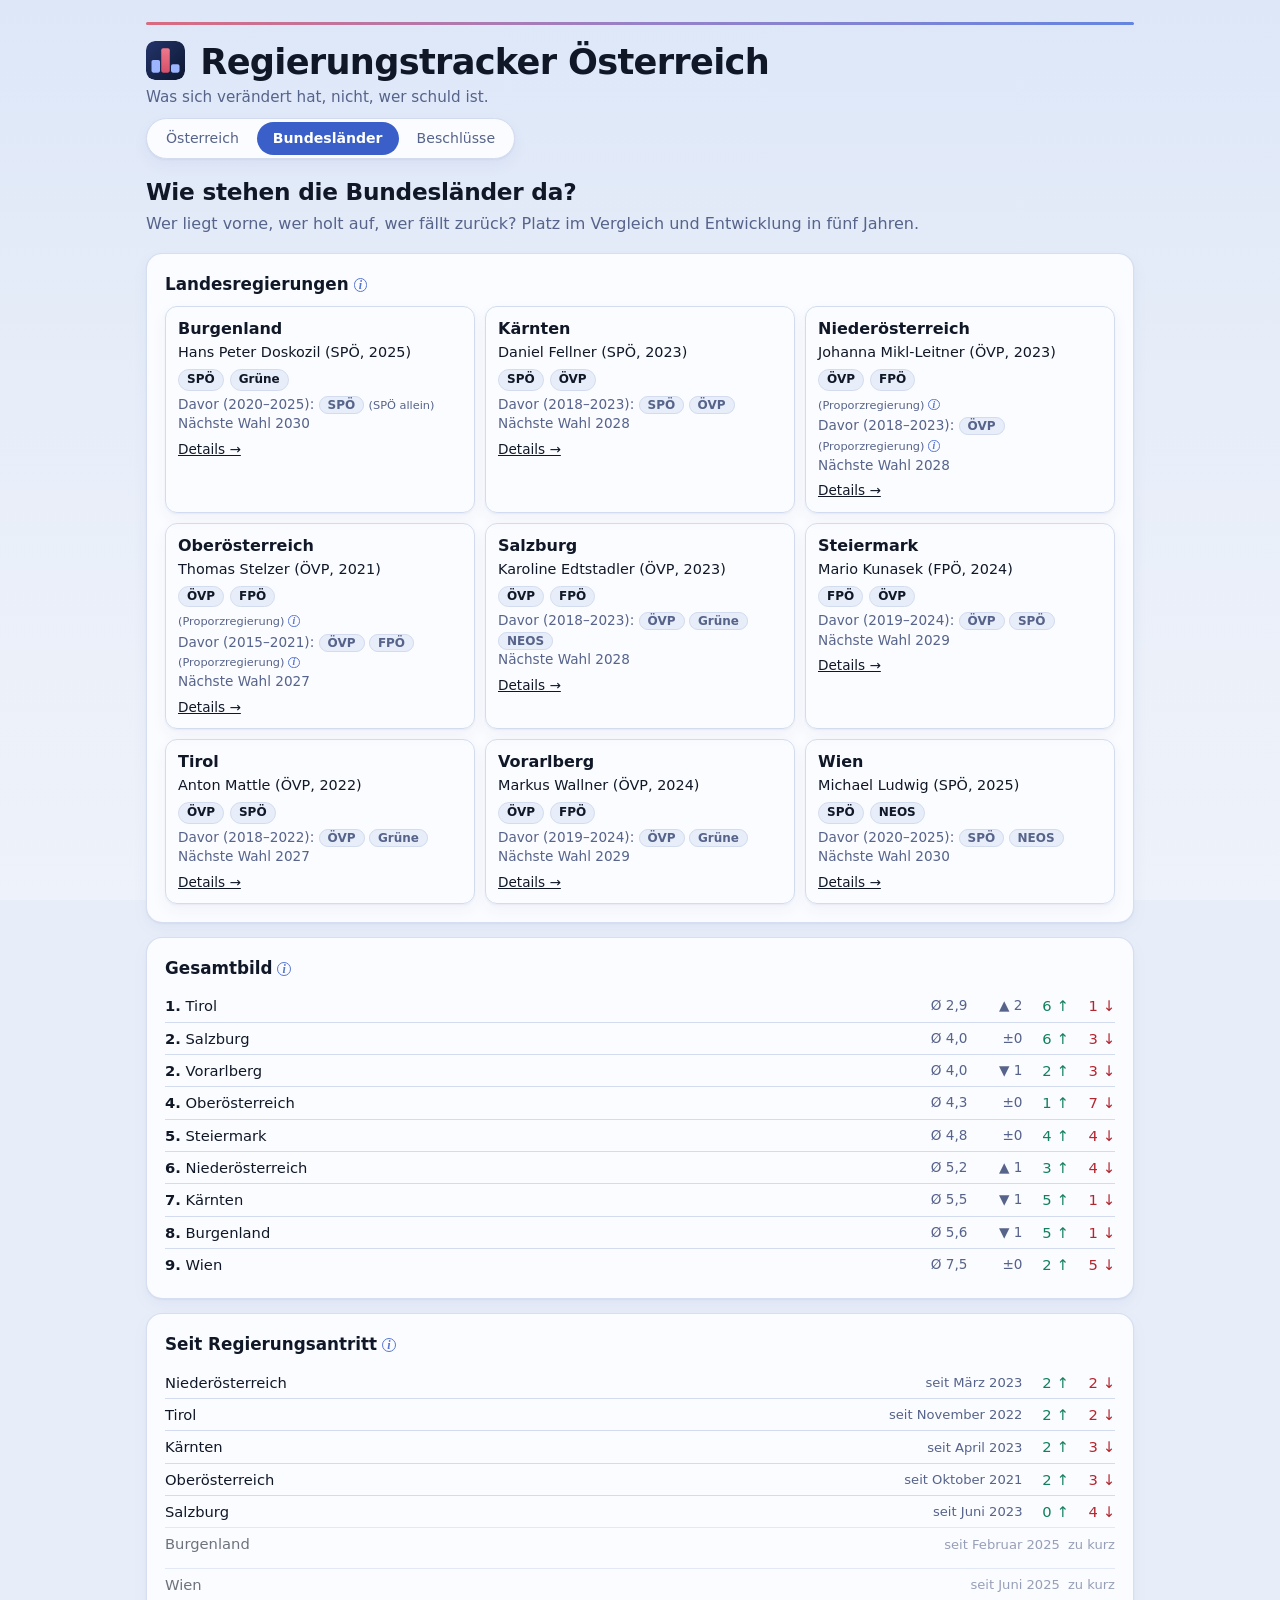
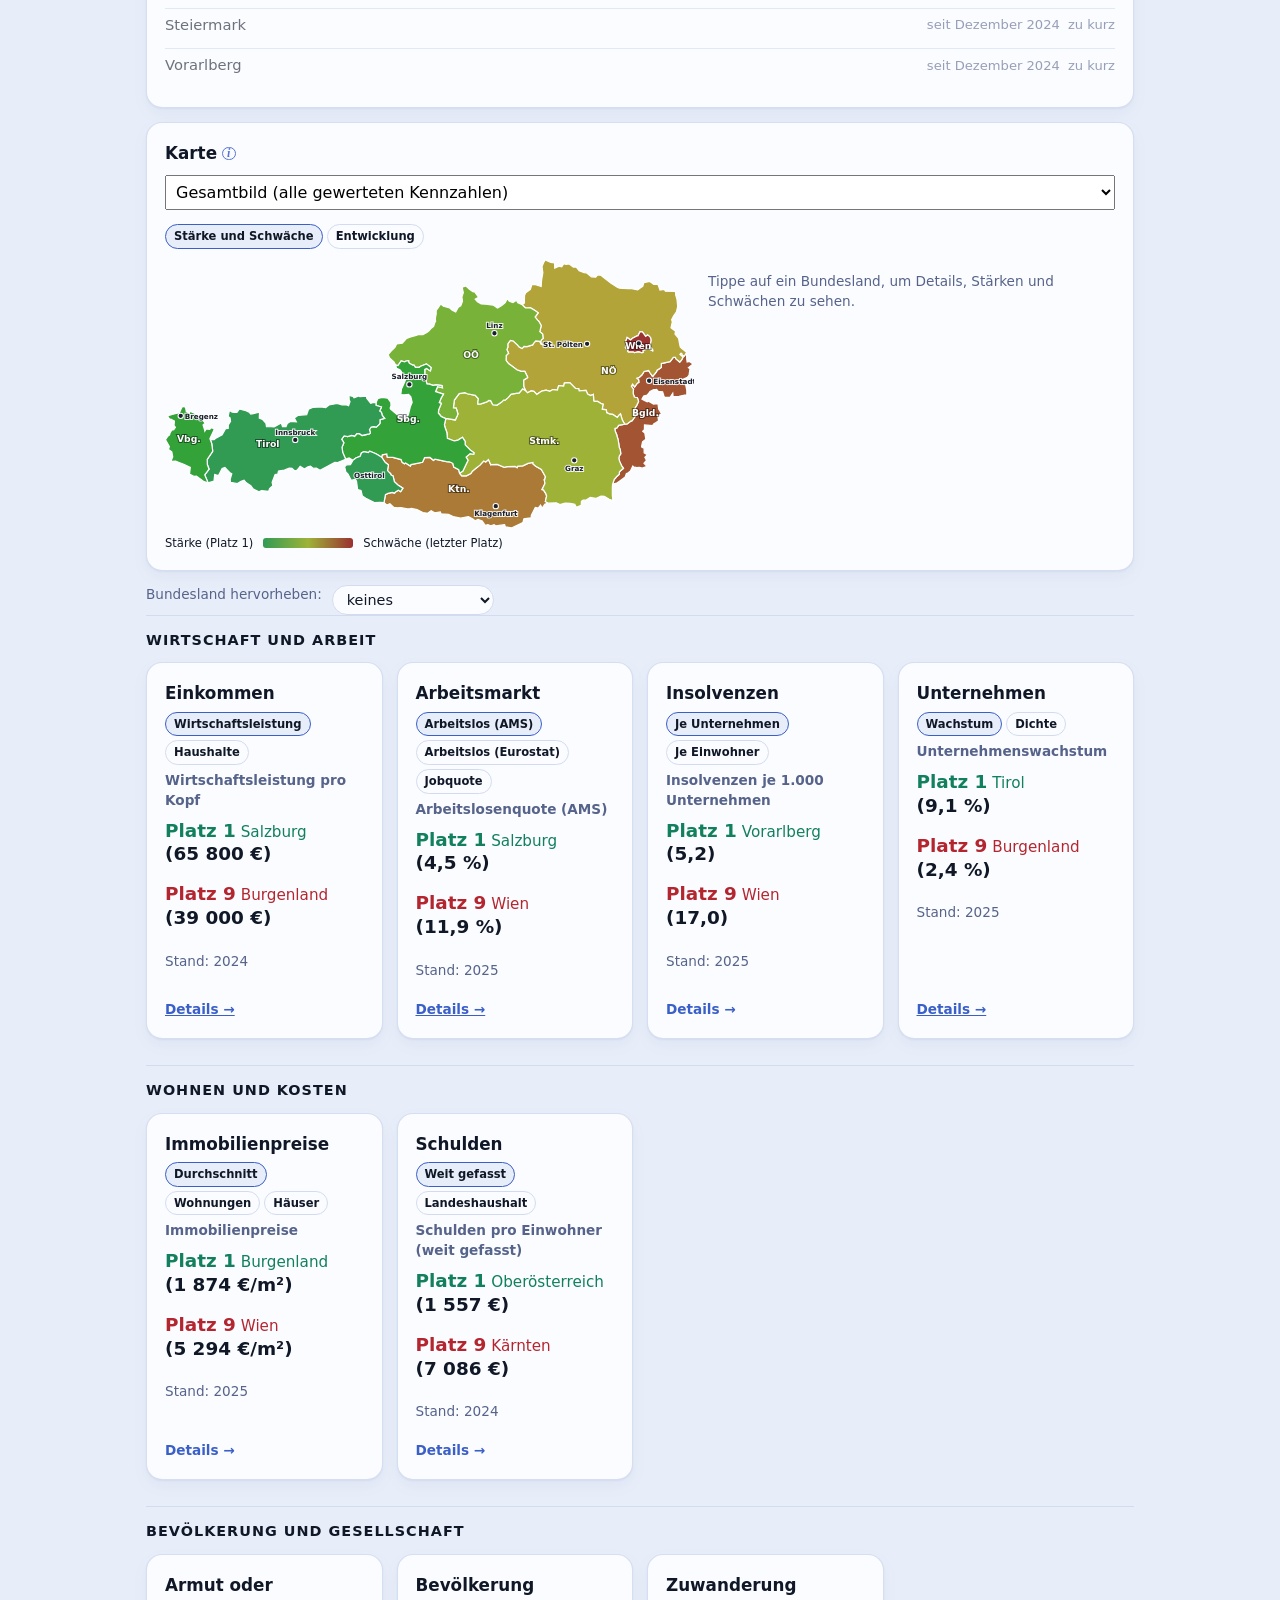
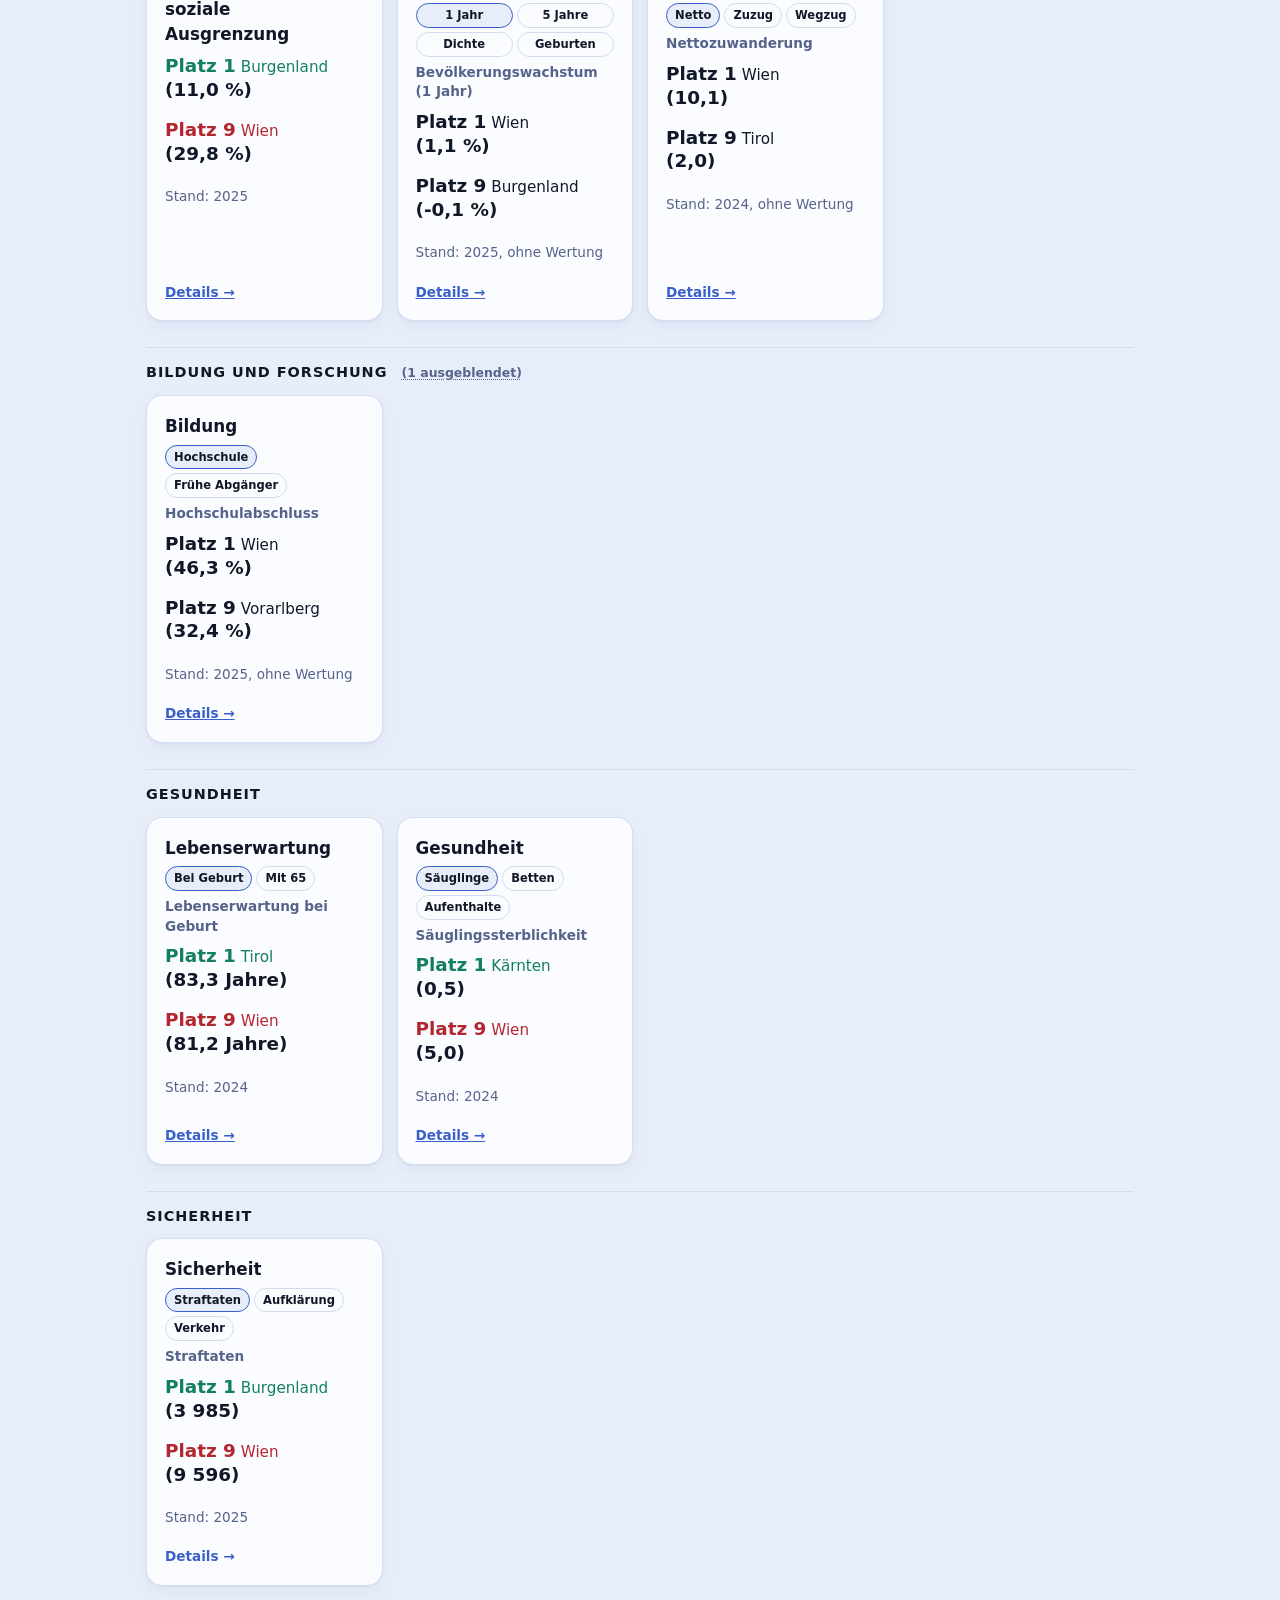
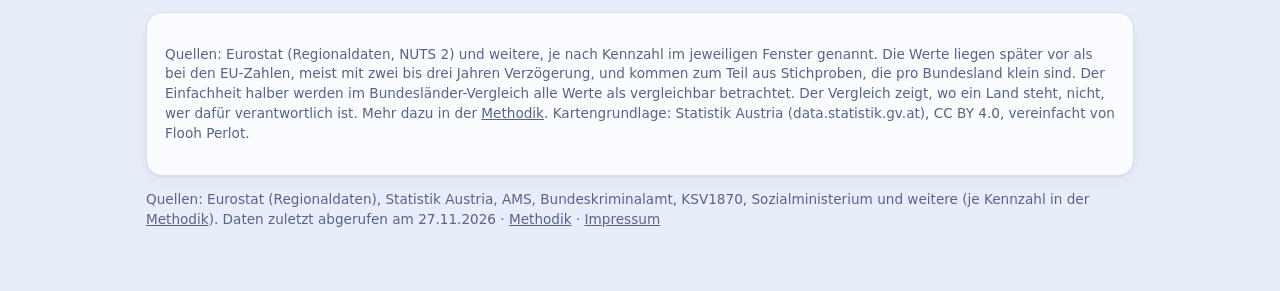
==== docs/bundeslaender.html @ 97a9c596 "Betrugsdelikte umbenannt; neue Kennzahlen Korruption, Bestechung, Geldwäsche (Eurostat crim_off_cat)" ====
<!DOCTYPE html>
<html lang="de">
<head>
<meta charset="utf-8">
<meta name="viewport" content="width=device-width, initial-scale=1">
<meta name="color-scheme" content="light dark">
<meta name="robots" content="noindex, nofollow">
<title>Bundesländer | Regierungstracker Österreich</title>
<meta name="description" content="Die neun Bundesländer im Vergleich: Wirtschaft, Arbeit, Bevölkerung, Bildung und Gesundheit, mit Landesregierungen und Entwicklung über fünf Jahre.">
<link rel="icon" href="favicon.svg" type="image/svg+xml">
<link rel="icon" href="favicon-48.png" sizes="48x48" type="image/png">
<link rel="icon" href="favicon-192.png" sizes="192x192" type="image/png">
<link rel="apple-touch-icon" href="apple-touch-icon.png">
<meta property="og:type" content="website">
<meta property="og:title" content="Regierungstracker Österreich: Bundesländer">
<meta property="og:description" content="Was sich verändert hat, nicht, wer schuld ist. Die neun Bundesländer im Vergleich.">
<meta property="og:image" content="https://thorusmaximus.github.io/oesterreich-eu-vergleich/vorschau.png">
<meta name="twitter:card" content="summary_large_image">
<link rel="stylesheet" href="style.css?v=3ec7bb34">
</head>
<body>
<main>
<div class="band" aria-hidden="true"></div>
<header class="kopf">
<div class="tit"><h1><a class="home" href="index.html" aria-label="Zur Startseite"><img class="logo" src="favicon.svg" alt="" width="34" height="34"> Regierungstracker Österreich</a></h1>
<p class="claim">Was sich verändert hat, nicht, wer schuld ist.</p></div>
<div class="tabs seiten seg" role="tablist"><a role="tab" aria-selected="false" href="index.html">Österreich</a><a role="tab" aria-selected="true" class="on" href="bundeslaender.html">Bundesländer</a><a role="tab" aria-selected="false" href="massnahmen.html">Beschlüsse</a></div>
</header>
<p class="frage">Wie stehen die Bundesländer da?</p>
<p class="sub">Wer liegt vorne, wer holt auf, wer fällt zurück? Platz im Vergleich und Entwicklung in fünf Jahren.</p>
<div id="app"><p>Lade Daten …</p></div>
</main>
<script src="bl-daten.js"></script>
<script src="bl-karte.js"></script>
<script>window.DATEN = { beispiel: !!(window.BL && window.BL.beispiel), quelle: "Eurostat", quellen: "Eurostat (Regionaldaten), Statistik Austria, AMS, Bundeskriminalamt, KSV1870, Sozialministerium und weitere", aktualisiert: (window.BL && window.BL.aktualisiert) || new Date().toISOString().slice(0,10) };</script>
<script src="common.js?v=3834c5d5"></script>
<script src="bl-common.js?v=9871dcfe"></script>
<script src="bl-karte-ui.js"></script>
<script>
// Ganze Landesregierungs-Kachel öffnet die Detailseite (außer Parteien, ⓘ und Links)
document.addEventListener("click",function(e){ var z=e.target.closest(".regz"); if(!z||e.target.closest("a,button,.info,.ppi,.pt,.popover")) return; var l=z.querySelector("a[href^='land.html']"); if(l) location.href=l.getAttribute("href"); });
var app = document.getElementById("app"), B = window.BL, hl = new URLSearchParams(location.search).get("hl") || "";
var PROPORZ = 'Proporz: Alle Parteien im Landtag ab einer bestimmten Stärke bekommen automatisch Sitze in der Landesregierung, im Verhältnis zu ihrem Wahlergebnis. Es wird keine Koalition verhandelt. In Niederösterreich und Oberösterreich gilt das bis heute, die übrigen Länder haben es abgeschafft.';
function regierungen(){
  var L = B.laender.slice().sort(function(a,b){ return a.name.localeCompare(b.name,"de"); });
  var h = '<div class="card"><h2>Landesregierungen'+infoIcon("Wer in den Bundesländern regiert, mit Landeshauptperson und Koalition, darunter die Koalition der Regierungsperiode davor. Die Jahreszahl hinter der Partei ist das Jahr der letzten Landtagswahl. Stand: "+datum(B.regierungenStand)+". Ein Tipp auf eine Partei zeigt eine Kurzbeschreibung, ein Tipp auf „Details“ die Seite des Landes. Das ist reine Information und fließt nicht in die Rangfolge ein.")+'</h2><div class="reg">';
  h += L.map(function(l){ var r = l.regierung;
    return '<div class="regz"><div class="regn"><a href="land.html?code='+l.code+'">'+l.name+'</a></div><div class="regl">'+r.chef+' ('+r.partei+', '+r.wahl+')</div><div class="regk">'+r.koalition.map(pille).join(" ")+'</div>'+(r.hinweis?'<div class="note regv"><small>(Proporzregierung)</small>'+infoIcon(PROPORZ+' Hier: '+r.hinweis)+'</div>':'')+(r.vorher?'<div class="note regv">Davor ('+r.vorher.zeit+'): '+r.vorher.koalition.map(pille).join(" ")+(r.vorher.hinweis?(/Proporz/.test(r.vorher.hinweis)?' <small>(Proporzregierung)</small>'+infoIcon(PROPORZ+' Hier: '+r.vorher.hinweis):' <small>('+r.vorher.hinweis+')</small>'):'')+'</div>':'')+'<div class="note">Nächste Wahl '+r.naechsteWahl+'</div><a class="more regmore" href="land.html?code='+l.code+'">Details →</a></div>';
  }).join("");
  return h + '</div></div>';
}
function gesamt(){
  var n = B.bilanz.length ? B.bilanz[0].n : 0;
  var h = '<div class="card"><h2>Gesamtbild'+infoIcon("Ø = Durchschnitt der Plätze eines Landes über alle Kennzahlen mit Wertung (derzeit "+n+"). Ein niedriger Durchschnitt heißt: häufig weit vorne. Jede Kennzahl zählt gleich viel. Platz 1 hat den besten Durchschnitt aller Plätze. Verglichen wird, wo ein Land steht, nicht, wie es zu der Lage kam. Kennzahlen ohne Wertung (zum Beispiel Bevölkerung oder Ärzte) gehen nicht ein. Die Platzveränderung (▲ besser, ▼ schlechter) vergleicht mit dem Gesamtbild vor fünf Jahren, berechnet aus den damaligen Plätzen derselben Kennzahlen. Die Zahlen rechts zählen, bei wie vielen Kennzahlen sich das Land in den letzten fünf Jahren verbessert (↑) oder verschlechtert (↓) hat.")+'</h2>';
  h += B.bilanz.map(function(b){ var l = B.laender.filter(function(x){return x.code===b.code})[0];
    return '<div class="gz'+(hl===b.code?" at":"")+'"><span><b>'+b.platz+'.</b> '+b.name+'</span><span class="note">Ø '+b.durchschnittsrang.toLocaleString("de-AT",{minimumFractionDigits:1,maximumFractionDigits:1})+'</span><span class="note">'+(b.platzVor!=null?(b.platzVor===b.platz?'±0':(b.platzVor>b.platz?'▲ ':'▼ ')+Math.abs(b.platzVor-b.platz)):'')+'</span><span class="good">'+b.besser+' ↑</span><span class="bad">'+b.schlechter+' ↓</span></div>';
  }).join("");
  return h + '</div>';
}
var SA_OFFEN = "";
function antritt(){ return antrittTab(B.seitAntritt, "seitantritt", "Seit Regierungsantritt", false) + antrittTab(B.seitBund, "seitbund", "Seit Regierung Stocker", true); }
function antrittTab(Q, tid, titel, bund){
  if(!Q) return "";
  if(bund && Q.filter(function(a){ return !a.zuKurz; }).length < 5) return ""; // erscheint automatisch, sobald genug Daten nach dem Antritt vorliegen
  var L = Q.slice().sort(function(a,b){ return a.zuKurz-b.zuKurz || (b.besser-b.schlechter)-(a.besser-a.schlechter); });
  var h = '<div class="card" id="'+tid+'"><h2>'+titel+(bund?' <span class="note">(vorläufig)</span>':'')+infoIcon((bund ? "Wie viele Kennzahlen sich seit dem Amtsantritt der Bundesregierung Stocker (ÖVP, SPÖ und NEOS, März 2025) in den einzelnen Bundesländern verbessert (↑) oder verschlechtert (↓) haben. Vorläufig: Es liegt erst ein Jahr nach dem Antritt vor, das ist nur ein Hinweis, weil Jahreswerte auch ohne Zutun schwanken. Das sagt nichts darüber, ob die Bundespolitik dafür verantwortlich ist. " : "Wie viele Kennzahlen sich seit Beginn der aktuellen Landesregierung (Koalition) verbessert (↑) oder verschlechtert (↓) haben. Der Wechsel der Landeshauptperson zählt nicht. ")+" Verglichen wird das neueste Jahr mit dem Bezugsjahr: bei Beginn im ersten Halbjahr das Jahr davor, bei Beginn im zweiten Halbjahr das Jahr des Beginns, weil es zum Großteil noch die Vorgängerregierung betrifft. Es müssen mindestens "+(bund?"ein Jahr":"zwei Jahre")+" dazwischen liegen und mindestens fünf Kennzahlen vorliegen, sonst steht dort „zu kurz“. Es gehen nur gewertete Kennzahlen mit Zeitreihe ein. Wirtschaftsleistung und Einkommen sind nicht dabei, weil sie nominal überall steigen. Konjunktur und Bundespolitik wirken in allen Ländern. Verglichen wird, wo ein Land steht, nicht, wie es zu der Lage kam. Tippe auf ein Land für die Einzelheiten.")+'</h2>';
  h += L.map(function(a){
    var key = tid+"|"+a.code, offen = SA_OFFEN===key && !a.zuKurz;
    var z = '<div class="gz sa'+(a.zuKurz?' kurz':'')+(hl===a.code?' at':'')+'"'+(a.zuKurz?'':' data-sa="'+key+'" tabindex="0" role="button" aria-expanded="'+offen+'"')+'><span>'+a.name+'</span><span class="note">seit '+a.koalitionSeit+'</span>'+(a.zuKurz?'<span class="note sak">zu kurz</span><span></span>':'<span class="good">'+a.besser+' ↑</span><span class="bad">'+a.schlechter+' ↓</span>')+'</div>';
    if(offen){ var lk = function(l,t){ return l.length ? l.map(function(i){ return kmLink(i,t); }).join(", ") : "keine"; };
      z += '<p class="note sad"><b>Bezugsjahr '+a.basis+', Vergleich bis '+a.bis+', '+a.n+' Kennzahlen ('+a.unveraendert+' unverändert).</b><br><b>Verbessert:</b> '+lk(a.besserListe,"gut")+'<br><b>Verschlechtert:</b> '+lk(a.schlechterListe,"schlecht")+'</p>'; }
    return z; }).join("");
  return h + '</div>';
}
function kartenListe(l){
  var out = [], gesehen = {};
  l.forEach(function(i){
    var p = paarBL(i.id), v = p ? p.ids.filter(function(id){ return l.some(function(z){return z.id===id;}); }) : [];
    if(!p || v.length<2){ out.push(tile(i)); return; }
    if(gesehen[p.titel]) return; gesehen[p.titel] = true;
    var cur = AUSWAHL[p.titel] && v.indexOf(AUSWAHL[p.titel])>=0 ? AUSWAHL[p.titel] : v[0];
    var ind = l.filter(function(z){return z.id===cur;})[0];
    var tabs = '<div class="umsch'+(v.length===4?' zwei':'')+'">'+v.map(function(id){ return '<button type="button" data-p="'+p.titel+'" data-v="'+id+'" class="'+(id===cur?'on':'')+'">'+p.labels[p.ids.indexOf(id)]+'</button>'; }).join("")+'</div>';
    out.push(tile(ind, p.titel, tabs));
  });
  return '<div class="tiles">'+out.join("")+'</div>';
}
function tile(i, kopf, tabs){
  var L = i.laender, x = hl ? L.filter(function(z){return z.code===hl;})[0] : null, a = L[0], z = L[L.length-1];
  var t = '<div class="card tile btile" id="f-'+i.id+'"><div class="t">'+(kopf||i.name)+'</div>'+(tabs?tabs+'<p class="note nm"><b>'+i.name+'</b></p>':'');
  if(x){ var fk = i.typ==='neutral' ? '' : x.rang===1 ? ' pg' : (x.rang===i.anzahl ? ' ps' : '');
    t += '<div class="r'+fk+'">Platz '+x.rang+' <small>von '+i.anzahl+'</small></div><p class="note">'+x.name+' <b>('+fw(i,x.wert)+')</b></p>';
    if(x.urteil) t += '<p class="trend '+urteilCls(x.urteil)+'"><b>'+pfeil(x.richtung)+' '+trendWort(x.urteil)+'</b> <span class="note">(seit '+(i.vorPeriode||'?')+')</span></p>';
    else if(x.richtung) t += '<p class="trend"><b>'+pfeil(x.richtung)+'</b> <span class="note">seit '+(i.vorPeriode||'?')+'</span></p>'; }
  else { var g = i.typ==='neutral' ? '' : ' pg', s = i.typ==='neutral' ? '' : ' ps'; t += '<p class="pl'+g+'"><b>Platz 1</b> <span class="ln">'+a.name+'</span><br><b>('+fw(i,a.wert)+')</b></p><p class="pl'+s+'"><b>Platz '+z.rang+'</b> <span class="ln">'+z.name+'</span><br><b>('+fw(i,z.wert)+')</b></p>'; }
  t += '<p class="note">Stand: '+periode(i.periode)+(i.typ==="neutral"?', ohne Wertung':'')+'</p>';
  return t + (i.reihe ? '<a class="more" href="bundesland.html?id='+encodeURIComponent(i.id)+(hl?'&hl='+hl:'')+'">Details →</a>' : '<button type="button" class="more bmore" data-id="'+i.id+'">Details →</button>') + '</div>';
}
function detail(id){
  var i = B.indikatoren.filter(function(z){return z.id===id;})[0]; if(!i) return;
  var o=document.createElement("div"); o.className="vover"; o.innerHTML='<div class="vbox" role="dialog" aria-modal="true"><button type="button" class="vzu" aria-label="Schließen">✕</button>'+karte(i)+'</div>';
  o.onclick=function(e){ if(e.target===o||e.target.closest(".vzu")) o.remove(); };
  document.body.appendChild(o);
}
function seite(){
  if(!B || !B.indikatoren || !B.indikatoren.length){ app.innerHTML = '<div class="card"><p>Die Bundesländer-Daten werden beim nächsten Datenabruf geladen. Bitte später wiederkommen.</p></div>' + fussnote(); return; }
  var h = (B.beispiel ? banner() : "") + regierungen() + gesamt() + antritt() + kmHtml();
  h += '<div class="leiste"><label class="note" for="hl">Bundesland hervorheben: </label><select id="hl"><option value="">keines</option>'+B.laender.map(function(l){ return '<option value="'+l.code+'"'+(hl===l.code?" selected":"")+'>'+l.name+'</option>'; }).join("")+'</select></div>';
  var versteckt = B.indikatoren.filter(function(i){ return i.ausgeblendet; });
  B.gruppen.forEach(function(g){ var l = B.indikatoren.filter(function(i){ return i.gruppe===g && !i.ausgeblendet; }), vl = versteckt.filter(function(i){ return i.gruppe===g; }); if(!l.length && !vl.length) return;
    h += '<section class="gruppe"><h2 class="gh">'+g+(vl.length?'<button type="button" class="vbtn" data-t="('+vl.length+' ausgeblendet)" aria-expanded="false" title="Diese Kacheln haben noch keine Daten ab 2024">('+vl.length+' ausgeblendet)</button>':'')+'</h2>'+(vl.length?'<div class="vtiles" hidden><p class="note vnote">Noch keine Daten ab 2024, daher normalerweise ausgeblendet. Sie erscheinen automatisch regulär, sobald neuere Daten vorliegen.</p>'+kartenListe(vl)+'</div>':'')+kartenListe(l)+'</section>'; });
  h += '<div class="card"><p class="note">Quellen: Eurostat (Regionaldaten, NUTS 2) und weitere, je nach Kennzahl im jeweiligen Fenster genannt. Die Werte liegen später vor als bei den EU-Zahlen, meist mit zwei bis drei Jahren Verzögerung, und kommen zum Teil aus Stichproben, die pro Bundesland klein sind. Der Einfachheit halber werden im Bundesländer-Vergleich alle Werte als vergleichbar betrachtet. Der Vergleich zeigt, wo ein Land steht, nicht, wer dafür verantwortlich ist. Mehr dazu in der <a href="methodik.html">Methodik</a>. Kartengrundlage: Statistik Austria (data.statistik.gv.at), CC BY 4.0, vereinfacht von Flooh Perlot.</p></div>';
  h += fussnote();
  app.innerHTML = h;
  app.onclick = function(e){ var sa = e.target.closest && e.target.closest('[data-sa]'); if(sa && !(e.target.closest('a'))){ SA_OFFEN = SA_OFFEN===sa.getAttribute('data-sa') ? '' : sa.getAttribute('data-sa'); var y0 = window.scrollY; seite(); window.scrollTo(0,y0); return; } var go0 = e.target.closest && e.target.closest('#seitantritt [data-go], #seitbund [data-go]'); if(go0){ e.preventDefault(); kmSpringe(go0.getAttribute('data-go'), go0.getAttribute('data-ton')); return; } if(e.target.closest && e.target.closest('#kmkarte')) return; var mb = e.target.closest && e.target.closest(".bmore"); if(mb){ detail(mb.getAttribute("data-id")); return; } var b = e.target.closest && e.target.closest(".umsch button"); if(!b) return; AUSWAHL[b.getAttribute("data-p")] = b.getAttribute("data-v"); var y = window.scrollY; seite(); window.scrollTo(0,y); };
  app.querySelectorAll('.vbtn').forEach(function(b){ b.onclick=function(){ var t=b.closest('section').querySelector('.vtiles'), auf=b.getAttribute('aria-expanded')!=='true'; t.hidden=!auf; b.setAttribute('aria-expanded',auf?'true':'false'); b.textContent=auf?'(ausgeblendete Kacheln verbergen)':b.getAttribute('data-t'); }; });
  kmInit();
  document.getElementById("hl").onchange = function(){ hl = this.value; seite(); };
}
function neuesteLeiste(){
  var el=document.getElementById("neu"); if(!el || !B || !B.indikatoren) return;
  var l=B.indikatoren.filter(function(i){return !i.ausgeblendet && i.geaendert;}).sort(function(x,y){ return x.geaendert<y.geaendert?1:x.geaendert>y.geaendert?-1:0; });
  if(!l.length) return;
  var chips=l.map(function(i){ var href=i.reihe?'bundesland.html?id='+encodeURIComponent(i.id):'#'+i.id;
    return '<a class="chip" role="listitem" href="'+href+'" data-id="'+i.id+'" title="Neue Zahlen am '+datum(i.geaendert)+', Datenstand '+periode(i.periode)+'"><span class="p">'+datum(i.geaendert)+'</span> <b>'+i.name+'</b> <span class="p">('+periode(i.periode)+')</span></a>'; }).join('');
  el.innerHTML='<div class="neu" role="list" aria-label="Zuletzt aktualisiert"><div class="track">'+chips+'<span class="dup" aria-hidden="true">'+chips.replace(/<a /g,'<a tabindex="-1" ')+'</span></div></div>';
  el.onclick=function(e){ var a=e.target.closest&&e.target.closest("a.chip"); if(a && a.getAttribute("href").charAt(0)==="#"){ e.preventDefault(); detail(a.getAttribute("data-id")); } };
  var tr=el.querySelector(".track");
  if(tr && !(window.matchMedia && matchMedia("(prefers-reduced-motion: reduce)").matches)){ tr.style.animationDuration=Math.max(20, Math.round(tr.scrollWidth/2/45))+"s"; tr.classList.add("lauf"); }
  else { el.firstChild.style.overflowX="auto"; }
}
function kmSpringe(id, ton){
  var p = paarBL(id); if(p) AUSWAHL[p.titel] = id;
  var y = window.scrollY; seite();
  var el = document.getElementById("f-"+id); if(!el){ window.scrollTo(0,y); return; }
  el.scrollIntoView({behavior:"smooth", block:"center"}); var kl = ton==="schlecht" ? "blitz-bad" : "blitz-good"; el.classList.add(kl); setTimeout(function(){ el.classList.remove(kl); }, 2200);
}
seite();
neuesteLeiste();
</script>
</body>
</html>
---- docs/style.css ----
:root{--bg:#f3f5f9;--card:#fff;--ink:#101828;--mut:#5b6784;--line:#d5dbe8;--at:#c8102e;--eu:#2447d6;--bar:#c3cce0;--good:#12805c;--bad:#b4262f}
@media (prefers-color-scheme:dark){:root{--bg:#0d1426;--card:#16203a;--ink:#eaf0ff;--mut:#9aa7c7;--line:#2b3a5e;--at:#ff6b81;--eu:#7b97ff;--bar:#3a4a72;--good:#5fd8a8;--bad:#ff8f97}}
:root{color-scheme:light dark}
*{box-sizing:border-box}
body{margin:0;background:var(--bg);color:var(--ink);font-family:system-ui,-apple-system,"Segoe UI",sans-serif;line-height:1.45}
main{max-width:720px;margin:0 auto;padding:22px 16px 48px}
h1{font-size:clamp(1.6rem,6vw,2.2rem);letter-spacing:-.02em;line-height:1.1;margin:0 0 4px}
.sub{color:var(--mut);margin:0 0 18px}
.card{background:var(--card);border:1px solid var(--line);border-radius:16px;padding:18px;margin-bottom:14px}
.banner{background:var(--bad);color:#fff;border-radius:10px;padding:10px 14px;margin-bottom:14px;font-weight:600}
.warn{border-left:4px solid var(--bad);padding-left:10px;color:var(--bad);font-size:.9rem;margin:8px 0}
a{color:inherit}
.back{display:inline-block;color:var(--eu);font-weight:600;text-decoration:none;padding:0 0 12px}
.back:hover{text-decoration:underline}
a:focus-visible{outline:3px solid var(--eu);outline-offset:2px}
.tiles{display:grid;grid-template-columns:repeat(auto-fit,minmax(150px,1fr));gap:14px}
.tiles .card{margin:0}
.tile{display:block;text-decoration:none}
.tile:hover{border-color:var(--eu)}
.tile .t{font-weight:700;font-size:1.05rem}
.tile .r{font-size:2.6rem;font-weight:800;letter-spacing:-.03em;line-height:1.1;margin:6px 0 2px}
.tile .r small{font-size:.42em;color:var(--mut);font-weight:600}
.tile .more{color:var(--eu);font-size:.85rem;font-weight:600;margin-top:6px}
.rank{font-size:clamp(2.6rem,12vw,4rem);font-weight:800;letter-spacing:-.04em;line-height:1}
.rank small{font-size:.4em;color:var(--mut);font-weight:600}
.grid{display:grid;grid-template-columns:repeat(auto-fit,minmax(150px,1fr));gap:12px;margin-top:14px}
.k{color:var(--mut);font-size:.85rem}.v{font-size:1.25rem;font-weight:700}
.good{color:var(--good)}.bad{color:var(--bad)}
h2{font-size:1.05rem;margin:0 0 10px}
svg{width:100%;height:auto;display:block}
.row{display:grid;grid-template-columns:8.6em 1fr var(--nw,3.4em) 1.2em;gap:8px;align-items:center;font-size:.9rem;padding:2px 0}
.row .trk{position:relative;height:12px}
.row .bb{position:absolute;top:0;height:12px;border-radius:6px;background:var(--bar)}
.row.at{font-weight:700}.row.at .bb{background:var(--at)}
.row .n{text-align:right;font-variant-numeric:tabular-nums}
.row.ch{border-top:1px dashed var(--line);margin-top:8px;padding-top:8px;color:var(--mut)}
.row.ch .bb{background:none;display:flex;justify-content:space-between;align-items:stretch;border-radius:0;overflow:visible}
.row.ch .bb i{display:block;flex:none;width:6px;background:var(--bar);border-radius:0}.row.ch .bb i:first-child{border-radius:6px 0 0 6px}.row.ch .bb i:last-child{border-radius:0 6px 6px 0}
.note{color:var(--mut);font-size:.85rem}

.chartwrap{position:relative}
.chartwrap svg{touch-action:pan-y;cursor:crosshair;outline-offset:4px}
.tip{position:absolute;top:2px;pointer-events:none;background:var(--card);color:var(--ink);border:1px solid var(--line);border-radius:10px;padding:7px 11px;font-size:.85rem;line-height:1.5;white-space:nowrap;box-shadow:0 4px 14px rgba(0,0,0,.18);z-index:2}
.tip.r{transform:translateX(12px)}.tip.l{transform:translateX(calc(-100% - 12px))}
.tip strong{display:block;margin-bottom:2px}

.rt{width:100%;border-collapse:collapse;font-size:.9rem}
.rt th{text-align:left;color:var(--mut);font-weight:600;font-size:.8rem;padding:4px 6px;border-bottom:1px solid var(--line)}
.rt td{padding:5px 6px;border-bottom:1px solid var(--line);font-variant-numeric:tabular-nums}
.rt td:first-child{color:var(--mut);width:2.2em}
.rt tr.at td{font-weight:700;color:var(--at)}
.rt tr.ch td{color:var(--mut);border-top:2px dashed var(--line)}
.trend,.rtrend{font-weight:700;margin-top:6px}.trend .note,.rtrend .note{font-weight:400}
.ar{display:inline-block;font-size:1.25em;line-height:1;font-weight:800}
.ta{font-weight:800;text-align:center}

.erkl{margin:2px 0 12px;color:var(--ink);font-size:.95rem}
.row.mitb{grid-template-columns:14.5em 1fr var(--nw,3.4em) 1.2em}.row.mitb>span:first-child{white-space:nowrap}.row.mitb small{font-size:.8em;font-weight:400}
@media (max-width:440px){.row.mitb{grid-template-columns:13em 1fr var(--nw,3.2em) 1.2em;font-size:.82rem}}
.gruppe{margin:0 0 22px}
.gh{display:flex;flex-wrap:wrap;align-items:baseline;gap:6px 14px;font-size:1.15rem;margin:0 0 10px}
.gh .bil{display:inline-flex;gap:10px;font-size:.78rem;font-weight:600;color:var(--mut)}
.gh .bil .good{color:var(--good)}.gh .bil .bad{color:var(--bad)}
.kw{display:contents}
.filter{display:flex;flex-wrap:wrap;gap:8px;margin:0 0 16px}
.filter button{font:inherit;font-size:.85rem;padding:5px 12px;border:1px solid var(--line);border-radius:999px;background:var(--card);color:var(--ink);cursor:pointer}
.filter button.on{border-color:var(--at);font-weight:700}

.altdaten{border-left:4px solid var(--muted,#999);padding-left:10px;color:var(--muted,#666);font-size:.85rem;margin:8px 0}

.flagge{display:inline-block;width:1.2em;height:.8em;vertical-align:-.05em;background:url("data:image/svg+xml;utf8,%3Csvg xmlns='http://www.w3.org/2000/svg' viewBox='0 0 3 2'%3E%3Crect width='3' height='2' fill='%23ed2939'/%3E%3Crect y='.667' width='3' height='.667' fill='%23fff'/%3E%3C/svg%3E") center/cover no-repeat;border-radius:2px;box-shadow:0 0 0 1px rgba(0,0,0,.2)}
/* Handy: zwei Kacheln nebeneinander */
@media (max-width:600px){
  .tiles{grid-template-columns:repeat(2,minmax(0,1fr));gap:8px}
  .tiles .card{padding:10px}
  .tile{overflow-wrap:anywhere;hyphens:auto}
  .tile .t{font-size:.9rem;line-height:1.25}
  .tile .r{font-size:1.7rem;margin:4px 0 2px;white-space:nowrap}
  .tile .r:has(.pille){font-size:1.5rem}
  .tile .note,.tile .trend,.tile .rtrend,.tile .warn,.tile .altdaten{font-size:.74rem;line-height:1.3;margin:3px 0}
  .tile .more{font-size:.78rem}
  
}
/* PC: Übersicht breiter, vier Kacheln pro Zeile */
@media (min-width:900px){
  main:has(.tiles){max-width:1020px}
  .tiles{grid-template-columns:repeat(4,minmax(0,1fr))}
  .tile .r{font-size:2.2rem}
}

/* Info-Symbol */
.info{display:inline-flex;align-items:center;justify-content:center;width:1.15em;height:1.15em;margin-left:.4em;border:1.5px solid var(--mut);border-radius:50%;color:var(--mut);font:italic 700 .72em/1 Georgia,serif;cursor:help;vertical-align:.1em;flex:none;user-select:none}
.info:hover,.info:focus{color:var(--eu);border-color:var(--eu);outline:none}
.infopop{position:absolute;z-index:50;display:none;background:var(--card);color:var(--ink);border:1px solid var(--line);border-radius:10px;padding:10px 12px;font-size:.88rem;line-height:1.45;box-shadow:0 6px 24px rgba(0,0,0,.18);font-weight:400}
/* Gruppenfilter */
.filter.gr{margin:0 0 10px}

/* Gruppen-Filter hinter einer Schaltfläche (Handy und PC) */
.fbtn{display:inline-flex;align-items:center;gap:6px;position:relative;margin:0 0 10px;padding:7px 14px;border:1px solid var(--line);border-radius:999px;background:var(--card);color:var(--ink);font:inherit;font-weight:600;font-size:.9rem;cursor:pointer}
.fbtn[aria-expanded="true"]{border-color:var(--eu);color:var(--eu)}
.fdot{position:absolute;top:-2px;right:-2px;width:10px;height:10px;border-radius:50%;background:var(--good);border:2px solid var(--bg)}
.fbox{display:none}
.fbox.offen{display:block}


.info.pille{width:auto;height:auto;border-radius:999px;padding:.06em .4em;margin-left:.3em;font-weight:600;font-size:.78rem;line-height:1.3;font-family:inherit;font-style:normal;vertical-align:.25em;white-space:nowrap;display:inline-block}

#nachoben{display:none}
@media (max-width:700px){
  #nachoben{display:flex;align-items:center;justify-content:center;position:fixed;right:16px;bottom:18px;width:46px;height:46px;border-radius:50%;border:1px solid var(--line);background:var(--card);color:var(--ink);font-size:1.4rem;font-weight:700;box-shadow:0 4px 16px rgba(0,0,0,.18);opacity:0;pointer-events:none;transition:opacity .2s;z-index:40;cursor:pointer;padding:0}
  #nachoben.an{opacity:1;pointer-events:auto}
}

.suche{margin:0 0 10px}
.suche input{width:100%;box-sizing:border-box;font:inherit;font-size:.95rem;padding:9px 14px;border:1px solid var(--line);border-radius:999px;background:var(--card);color:var(--ink)}
.suche input:focus{outline:2px solid var(--at);outline-offset:1px}
@media (min-width:701px){.suche{max-width:340px}}
.tabs{display:flex;gap:8px;margin:0 0 12px}
.tabs a{font-size:.9rem;padding:6px 16px;border:1px solid var(--line);border-radius:999px;background:var(--card);color:var(--ink);text-decoration:none}
.tabs a.on{border-color:var(--eu);font-weight:700}

.umsch{display:flex;flex-wrap:wrap;gap:4px;margin-top:6px}
.umsch button{font:inherit;font-size:.72rem;font-weight:600;padding:3px 8px;white-space:nowrap;hyphens:none;overflow-wrap:normal;word-break:normal;border:1px solid var(--line);border-radius:999px;background:var(--card);color:var(--ink);cursor:pointer}
.umsch button.on{border-color:var(--eu);background:var(--bg,#f4f6fb)}

/* Details-Link in jeder Kachel einer Reihe auf gleicher Höhe */
.tiles{align-items:stretch}
.kw{display:flex}
.kw>.var{display:flex;flex:1;min-width:0}
.kw>.tile,.kw>.card,.kw>.var>.tile,.kw>.var>.card{flex:1;min-width:0}
.tile{display:flex;flex-direction:column}
.tile .more{margin-top:auto;padding-top:6px}

.filter button.on{border-color:var(--eu)}
.suche input:focus{outline-color:var(--eu)}

.suche input::placeholder{color:var(--mut);opacity:1}
@media (max-width:380px){.umsch{gap:3px}.umsch button{font-size:.66rem;padding:3px 6px}}

.frage{font-size:clamp(1.15rem,4.6vw,1.45rem);font-weight:700;letter-spacing:-.01em;line-height:1.25;margin:0 0 6px}
.zahlen{display:flex;flex-direction:column;gap:6px;margin:0 0 10px}
.zrow{display:flex;flex-wrap:wrap;align-items:center;gap:6px}
.zl{font-size:.82rem;color:var(--mut);font-weight:600;margin-right:2px}
.zb{padding:4px 11px;border:1px solid var(--line);border-radius:999px;background:var(--card);color:var(--ink);font:inherit;font-size:.85rem;font-weight:600;cursor:pointer}
.zb b{font-weight:800}
.zb.besser b{color:var(--good)}.zb.schlechter b{color:var(--bad)}
@media (hover:hover){.zb:hover{border-color:var(--eu)}}
.zb.on{border-color:var(--eu);background:var(--bg,#f4f6fb)}
.zahlen[hidden]{display:none}
.zb.rbesser b{color:var(--good)}.zb.rschlechter b{color:var(--bad)}

.lage{display:inline-block;border:1px solid var(--mut);border-radius:99px;padding:0 7px;font-size:.72rem;line-height:1.5;color:var(--mut);white-space:nowrap;vertical-align:1px}
.lage.vor{border-color:var(--eu);color:var(--eu)}
.mi{padding:10px 0;border-top:1px solid var(--line)}.mi:first-of-type{border-top:0}.mi .note{margin:3px 0}.mh{margin-top:24px}
.logo{width:1.1em;height:1.1em;vertical-align:-.15em;margin-right:4px;border-radius:22%;box-shadow:0 0 0 1px var(--line);background:#101828}

.leiste{display:flex;flex-wrap:wrap;gap:0 10px;align-items:flex-start}
.leiste .suche{flex:1 1 150px;min-width:0}
.leiste .fbox{order:3;width:100%}
.leiste .fbtn{order:1}.leiste .suche{order:2}
@media (min-width:701px){.leiste .suche{flex:0 1 340px}}
@media (max-width:700px){.leiste .fbtn{align-self:stretch;margin-bottom:10px}}
.row>span:first-child{white-space:nowrap}
.spk{text-align:right;margin:0 0 6px;font-size:.78rem}
.claim{margin:0 0 14px;color:var(--mut);font-size:.95rem;font-weight:600}
.band{height:4px;margin:14px 0 12px;background:linear-gradient(90deg,var(--at) 50%,var(--eu) 50%)}
.ausgebl summary{cursor:pointer;display:inline-block}.ausgebl summary:hover{text-decoration:underline}.ausgebl p{margin:6px 0 0}

/* Bundesländer */
.tabs.seiten{margin:0 0 14px}
.reg{display:grid;grid-template-columns:repeat(auto-fit,minmax(150px,1fr));gap:10px}
.regz{border:1px solid var(--line);border-radius:12px;padding:10px 12px}
.regn{font-weight:800}.regl{font-size:.9rem;margin:2px 0 6px}.regk{display:flex;gap:6px;flex-wrap:wrap;margin-bottom:4px}
.pt{font-size:.75rem;font-weight:700;padding:1px 8px;border-radius:999px;border:1px solid var(--line);background:var(--bg)}
.gz{display:grid;grid-template-columns:1fr auto 3.2em 2.6em 2.6em;gap:8px;padding:5px 0;border-top:1px solid var(--line);font-size:.92rem;align-items:center}
.gz:first-of-type{border-top:0}.gz.at{font-weight:700}.gz span:nth-child(n+3){text-align:right;white-space:nowrap}
.gh{margin:22px 0 10px}
.leiste select{font:inherit;font-size:.9rem;padding:5px 10px;border:1px solid var(--line);border-radius:999px;background:var(--card);color:var(--ink)}
.bk .spk{margin:0 0 8px;text-align:left}.bk .row{grid-template-columns:9.6em 1fr var(--nw,3.4em) 1.2em}
.bk .umsch{margin:0 0 10px}

.bk .row .zs{display:block;font-size:.72rem;line-height:1.15}

.bk .stadthead{margin:12px 0 4px}.bk .row.stadt{opacity:.85}.bk .row.stadt .zs{display:block}
.reg .regv{margin-top:2px}
@media(min-width:640px){.reg{grid-template-columns:repeat(3,1fr)}}
.gz.stadt{opacity:.85}.gz .zs{display:block;font-size:.72rem;line-height:1.15}

.verlauf{margin-top:8px;background:none;border:1px solid var(--line);border-radius:999px;padding:6px 12px;font:inherit;font-size:.85rem;color:inherit;cursor:pointer}
.verlauf:hover{border-color:currentColor}
.vover{position:fixed;inset:0;background:rgba(0,0,0,.5);z-index:50;display:flex;align-items:flex-start;justify-content:center;overflow:auto;padding:16px}
.vbox{background:var(--card);color:inherit;border-radius:14px;max-width:560px;width:100%;padding:16px;position:relative}
.vbox h2{margin:0 28px 4px 0}.vzu{position:absolute;top:10px;right:10px;border:0;background:none;font-size:1.2rem;cursor:pointer;color:inherit}
.vsvg{width:100%;height:auto}.vg{stroke:var(--line);stroke-width:1}.vt{font-size:9px;fill:currentColor;opacity:.7}
.vleg{display:flex;flex-wrap:wrap;gap:4px 12px;font-size:.8rem;margin:6px 0}.vleg i{display:inline-block;width:10px;height:10px;border-radius:2px;margin-right:4px}.vleg .at{font-weight:800}
.vtab{overflow-x:auto;margin-top:8px}.vtab table{border-collapse:collapse;font-size:.75rem;white-space:nowrap}.vtab th,.vtab td{padding:3px 6px;text-align:right;border-bottom:1px solid var(--line)}.vtab tbody th{text-align:left;position:sticky;left:0;background:var(--card)}.vtab tr.at{font-weight:800}

.btile{display:flex;flex-direction:column}.btile .r.kopf{font-size:1.6rem;line-height:1.15}.btile .more{margin-top:auto;padding:6px 0 0;border:0;background:none;font:inherit;font-size:.85rem;font-weight:600;color:var(--eu);cursor:pointer;text-align:left}
.btile .trend{margin:4px 0}.btile .umsch{margin-top:6px}
.vbox .card.bk{border:0;padding:0;margin:0}.vover .vbox .vzu{z-index:2}
@media (max-width:600px){.btile .r.kopf{font-size:1.25rem}}

.btile .pl{margin:8px 0;font-size:.95rem;line-height:1.3}.btile .pl b{font-size:1.15rem}.btile .pg{color:var(--good)}.btile .ps{color:var(--bad)}
.btile .r.pg,.btile .r.ps{}.btile .r.pg small,.btile .r.ps small{color:inherit;opacity:.8}
.btile .pl.pg,.btile .pl.ps{color:inherit}.btile .pl.pg b{color:var(--good)}.btile .pl.ps b{color:var(--bad)}
.btile .pl.pg .ln{color:var(--good)}.btile .pl.ps .ln{color:var(--bad)}
.tiles + .card,.tiles + p.note{margin-top:14px}
.btile .pl.pg b,.btile .pl.ps b{color:inherit}.btile .pl.pg b:first-child{color:var(--good)}.btile .pl.ps b:first-child{color:var(--bad)}
.rank.gut{color:var(--good)}.rank.schlecht{color:var(--bad)}.rank.gut small,.rank.schlecht small{color:var(--mut)}
.umsch.zwei{display:grid;grid-template-columns:repeat(2,minmax(0,1fr));gap:4px}.umsch.zwei button{text-align:center;padding:3px 4px;overflow:hidden;text-overflow:ellipsis}
.btile .nm{margin:6px 0 0}

.vorz{font-size:.72rem;color:var(--mute,#666);margin:-2px 0 6px 1.4em}
.kmctl{display:flex;flex-direction:column;gap:8px;margin-bottom:10px}.kmctl select{font:inherit;max-width:100%;padding:6px}
.kmwrap{display:grid;grid-template-columns:minmax(0,1.3fr) minmax(0,1fr);gap:14px;align-items:start}
@media (max-width:700px){.kmwrap{grid-template-columns:1fr}}
.kmsvg{width:100%;height:auto;display:block}.kmp{stroke:#fff;stroke-width:1.2;cursor:pointer;outline:none}.kmp:hover,.kmp:focus{stroke:#1a202c;stroke-width:2}.kmp.sel{stroke:#1a202c;stroke-width:2.6}
.kmt{font-size:9px;font-weight:700;fill:#fff;paint-order:stroke;stroke:rgba(0,0,0,.45);stroke-width:2px;pointer-events:none}
.kmleg{display:flex;gap:10px;align-items:center;flex-wrap:wrap;font-size:.72rem;margin-top:6px}.kmleg i{display:inline-block;width:12px;height:12px;border-radius:3px;margin-right:4px;vertical-align:-2px}.kmleg i.kmverl{width:90px;height:10px;margin:0}
.kmpanel h3{margin:0 0 4px}.kmpanel h4{margin:6px 0 2px;font-size:.8rem}.kmpanel ul{margin:0;padding-left:1.1em;font-size:.82rem}.kmsw{display:grid;grid-template-columns:1fr 1fr;gap:10px}
@media (max-width:420px){.gz{gap:4px;grid-template-columns:1fr auto 2.6em 2.3em 2.3em;font-size:.86rem}.gz span:first-child{white-space:nowrap}}
.kmst{fill:#1a202c;stroke:#fff;stroke-width:1;pointer-events:none}.kmsn{font-size:7px;font-weight:600;fill:#1a202c;paint-order:stroke;stroke:rgba(255,255,255,.85);stroke-width:2px;pointer-events:none}
.kmpanel a.kmgo{color:inherit;text-decoration:underline dotted;text-underline-offset:2px}.kmpanel a.kmgo:hover{color:var(--at)}
.blitz-good{box-shadow:0 0 0 3px var(--good);transition:box-shadow .3s}.blitz-bad{box-shadow:0 0 0 3px var(--bad);transition:box-shadow .3s}
.gz.sa{cursor:pointer}.gz.sa.kurz{opacity:.6;cursor:default;grid-template-columns:1fr auto auto}.sak{grid-column:auto}.sad{margin:4px 0 8px;line-height:1.5}#seitantritt a.kmgo{color:inherit;text-decoration:underline dotted;text-underline-offset:2px}
.gz.sa .note{white-space:nowrap;font-size:.82rem}.gz.sa{grid-template-columns:1fr auto 2.6em 2.6em}.gz.sa.kurz{grid-template-columns:1fr auto auto}
.umsch.zwei.mz button{white-space:normal;overflow:visible;text-overflow:clip;line-height:1.15;display:flex;align-items:center;justify-content:center}
.vbtn{font:inherit;font-size:.78rem;font-weight:600;color:var(--mut);background:none;border:0;padding:0;cursor:pointer;text-decoration:underline dotted}
.vbtn:hover{color:inherit}
.vtiles{margin-bottom:14px;opacity:.85}.vtiles[hidden]{display:none}.vnote{grid-column:1/-1;margin:0}
.vk{display:contents}
.sust{margin:6px 0 18px}.sust .gh{margin-top:6px}
.sustg{display:grid;grid-template-columns:1fr 1fr;gap:12px}
.sustg h3{margin:0 0 4px;font-size:.95rem}.sustg h3.good{color:var(--good)}.sustg h3.bad{color:var(--bad)}
.sustg ul{list-style:none;margin:0;padding:0}.sustg li{border-top:1px solid var(--line)}
.sustg a{display:flex;justify-content:space-between;gap:8px;padding:6px 0;color:inherit;text-decoration:none;font-size:.9rem}
.sustg a:hover span{text-decoration:underline}.sustg b{white-space:nowrap}.sustg b.good{color:var(--good)}.sustg b.bad{color:var(--bad)}.sustg small{font-weight:400;color:var(--mut)}
@media(max-width:640px){.sustg{grid-template-columns:1fr}}
.sust .gh.sn{margin-top:18px}
.sust .gh.sn{margin-top:18px}
.sust .gh.sn{margin-top:18px}
.sust>summary{cursor:pointer;list-style:none;display:flex;align-items:baseline;gap:8px}
.sust>summary::-webkit-details-marker{display:none}
.sust>summary::before{content:"▸";color:var(--mut);transition:transform .15s}
.sust[open]>summary::before{transform:rotate(90deg)}
.sust>summary .gh{margin:6px 0}.sust .sz{font-size:.78rem;font-weight:600;color:var(--mut)}
.sust .vh{display:none}.sust.zeigv .vh{display:block;opacity:.7}
.sust .svb{margin:10px 0 0}
@media(max-width:480px){.zrow{gap:3px}.zrow .zb{padding:4px 6px;font-size:.72rem}}
.sust>summary{padding:6px 12px;border:1px solid var(--line);border-radius:12px;background:var(--card);flex-wrap:wrap;position:relative;padding-right:84px}
.sust>summary:hover{border-color:var(--eu)}
.sust>summary::before{display:none}
.sust>summary .auf{position:absolute;right:12px;top:50%;transform:translateY(-50%);font-size:.78rem;font-weight:700;color:var(--eu);display:flex;align-items:center;gap:4px}
.sust>summary .auf::before{content:"Aufklappen"}
.sust>summary .auf::after{content:"▾";font-size:1rem}
.sust[open]>summary .auf::before{content:"Zuklappen"}
.sust[open]>summary .auf::after{content:"▴"}
.sust[open]>summary{margin-bottom:8px}
@media(max-width:480px){.sust>summary{padding-right:12px;padding-bottom:30px}.sust>summary .auf{top:auto;bottom:6px;transform:none}}
@media(max-width:480px){.zrow .zl{flex:0 0 100%}}
.sust .ow{display:block}
.sust .sustg:has(.sdrit){grid-template-columns:1fr 1fr 1fr}
.sust .sdrit{border-left:1px dashed var(--line);padding-left:12px}
.sust .sdrit .vbtn{font-size:.85rem;text-decoration:none;border:1px solid var(--line);border-radius:999px;padding:4px 10px;background:var(--card)}
.sust .sdrit h3{margin-top:10px;color:var(--mut)}
@media(max-width:640px){.sust .sustg:has(.sdrit){grid-template-columns:1fr}.sust .sdrit{border-left:0;padding-left:0}}
.sust .sdrit .vbtn{display:inline-block;max-width:calc(100% - 26px);vertical-align:middle;text-align:left}
@media(max-width:480px){
.zrow{display:grid;grid-template-columns:repeat(3,1fr);gap:5px;align-items:center}
.zrow .zb{padding:6px 2px;font-size:min(.8rem,3.2vw);white-space:nowrap;text-align:center;min-width:0}
.zrow .zl{grid-column:1/3;flex:none}
.zrow .zl ~ .info{order:1;justify-self:start}
.zrow .zl ~ .zb{order:2}
.zrow>.info{justify-self:start;margin-left:6px}
}
.sust>summary .gh{display:block}.sust>summary .sz{display:block;white-space:nowrap;margin-top:2px}
@media(max-width:480px){.sust>summary .sz{font-size:min(.78rem,2.85vw)}}
@media(max-width:480px){
.zrow:has(.zl){display:flex;flex-wrap:wrap;gap:5px;align-items:center}
.zrow:has(.zl) .zl{flex:0 0 auto}
.zrow:has(.zl)>.info{margin-left:0}.zrow:has(.zl)::after{content:"";flex:0 0 100%;order:1;height:0;margin-top:-5px}
.zrow:has(.zl) .zb{flex:0 0 calc((100% - 10px)/3)}
}
.sub[hidden]{display:none}
.gh .bil .gb{font:inherit;color:inherit;background:none;border:1px solid transparent;border-radius:999px;padding:1px 7px;margin:0 -7px 0 0;cursor:pointer}
.gh .bil .gb.good{color:var(--good)}.gh .bil .gb.bad{color:var(--bad)}
@media (hover:hover){.gh .bil .gb:hover{border-color:var(--line)}}
.gh .bil .gb.on{border-color:var(--eu);background:var(--card)}
.gh .bil{gap:6px}
.gh .bil .gb{border-color:var(--line);background:var(--card);padding:2px 9px;margin:0}
@media (hover:hover){.gh .bil .gb:hover{border-color:var(--eu)}}
.gh .bil .gb.on{border-color:var(--eu);background:var(--bg,#f4f6fb)}
.gh .bil{flex-wrap:wrap}.gh .bil .gb{white-space:nowrap}
@media(max-width:480px){.gh .bil .gb{padding:2px 7px;font-size:.74rem}.gh .bil{gap:5px}}
.ta.vgl{cursor:help}
.n.vgl{cursor:help}

/* ===== Modernisierung: ruhiger Stil, eine Symbolfarbe, Hero-Karte ===== */
:root{--ic:#3a5fc8;--bg:#f2f4f9;--line:#dde2ee;--eu:#3a5fc8;--at:#c8334a}
@media (prefers-color-scheme:dark){:root{--ic:#93acff;--bg:#0b1222;--card:#141d36;--line:#27345a;--eu:#93acff;--at:#ff7b8d}}
.ic,.fbtn svg{color:var(--ic)}
.info{color:var(--ic);border-color:var(--ic);opacity:.85}
.info:hover,.info:focus{opacity:1;color:var(--ic);border-color:var(--ic)}
.band{height:3px;margin:0 0 16px;border-radius:3px;background:linear-gradient(90deg,#d9546a,#8a6fc0 50%,#4f73dd);opacity:.85}
.kopf{display:flex;flex-wrap:wrap;align-items:center;justify-content:space-between;gap:10px 16px;margin:0 0 6px}
.kopf h1{margin:0}
.claim{margin:0 0 18px;font-weight:500}
.tabs.seg{display:inline-flex;gap:2px;padding:3px;margin:0;border:1px solid var(--line);border-radius:999px;background:var(--card)}
.tabs.seg a{border:0;background:none;padding:6px 16px;font-size:.88rem;font-weight:500;color:var(--mut);border-radius:999px;text-align:center}
.tabs.seg a.on{background:var(--ic);color:#fff;font-weight:600}
@media (prefers-color-scheme:dark){.tabs.seg a.on{color:#0b1222}}
@media (max-width:560px){.tabs.seg{display:flex;width:100%}.tabs.seg a{flex:1}}
.logo{box-shadow:none;background:none}
/* Hero-Karte */
.hero{margin:0 0 22px;padding:20px 18px 18px;border-radius:18px;color:#eaf0ff;border:1px solid rgba(255,255,255,.08);background:radial-gradient(120% 140% at 0% 0%,rgba(110,140,255,.22),transparent 55%),linear-gradient(145deg,#1a2a52,#0e1730);box-shadow:0 10px 30px rgba(10,20,50,.18)}
.hero .frage{color:#fff;margin:0 0 4px;font-size:clamp(1.15rem,4.6vw,1.4rem)}
.hero .sub{margin:0 0 16px;color:#a9b6d8;font-size:.88rem}
.hero .zahlen{display:block;margin:0}
.hero .hk{display:flex;align-items:center;gap:8px;margin:0 0 10px;font-size:.74rem;font-weight:600;letter-spacing:.08em;text-transform:uppercase;color:#a9b6d8}
.hero .hk .ic{color:#93acff;flex:none}
.hero .hk .info{color:#93acff;border-color:#93acff;margin-left:2px}
.hero .hz{display:grid;gap:8px;margin:0 0 18px}
.hero .h4{grid-template-columns:repeat(4,1fr)}.hero .h3{grid-template-columns:repeat(3,1fr);margin-bottom:12px}
.hero .zb.hb{display:flex;flex-direction:column;align-items:flex-start;gap:2px;padding:10px 10px 9px;border:1px solid rgba(255,255,255,.10);border-radius:12px;background:rgba(255,255,255,.05);backdrop-filter:blur(6px);color:#eaf0ff;text-align:left;min-width:0}
.hero .zb.hb b{font-size:clamp(1.5rem,7vw,2.1rem);font-weight:700;line-height:1;letter-spacing:-.02em;font-variant-numeric:tabular-nums}
.hero .zb.hb span{font-size:.72rem;font-weight:500;color:#a9b6d8;line-height:1.2;overflow-wrap:anywhere}
.hero .zb.besser b,.hero .zb.rbesser b{color:#5fd8a8}.hero .zb.schlechter b,.hero .zb.rschlechter b{color:#ff8f97}
@media (hover:hover){.hero .zb.hb:hover{border-color:rgba(147,172,255,.6)}}
.hero .zb.on{border-color:#93acff;background:rgba(147,172,255,.16)}
.hero .hf{margin:0}
.hero .zb.hs{padding:0;border:0;background:none;color:#a9b6d8;font-size:.78rem;font-weight:500;text-decoration:underline dotted;text-underline-offset:3px}
.hero .zb.hs b{color:#eaf0ff;font-weight:600}.hero .zb.hs.on{color:#fff;background:none}
@media (max-width:380px){.hero{padding:16px 12px}.hero .zb.hb{padding:9px 7px}.hero .zb.hb span{font-size:.66rem}}
/* Gruppen: Trennlinie mit Titel */
.gruppe{margin:0 0 26px;padding-top:14px;border-top:1px solid var(--line)}
.gh{margin:0 0 12px}
.gruppe>.gh{font-size:.9rem;font-weight:700;letter-spacing:.07em;text-transform:uppercase}
.gruppe>.gh .bil,.gruppe>.gh .vbtn{text-transform:none;letter-spacing:0}
/* Filter */
.filter button.on{background:var(--ic);border-color:var(--ic);color:#fff;font-weight:600}
@media (prefers-color-scheme:dark){.filter button.on{color:#0b1222}}
.fbtn[aria-expanded="true"]{border-color:var(--ic);color:var(--ic)}
.az .ndn{margin:0 0 10px}#nd{margin-top:4px}
/* Stärken und Schwächen */
.sust>summary{align-items:center;gap:12px;padding:12px 14px;border-radius:14px;flex-wrap:nowrap}
.sust>summary .sk{flex:none;display:inline-flex;align-items:center;justify-content:center;width:40px;height:40px;border-radius:12px;border:1px solid var(--line);color:var(--ic)}
.sust>summary .stt{flex:1;min-width:0}
.sust>summary .gh{display:block;margin:0;font-size:.9rem;text-transform:none;letter-spacing:0}
.sust>summary .sz{display:flex;flex-wrap:wrap;gap:4px 16px;margin-top:6px;font-size:.78rem;font-weight:500;color:var(--mut)}
.sust>summary .sn{display:inline-flex;align-items:baseline;gap:5px;white-space:nowrap}
.sust>summary .sn b{font-size:1.35rem;font-weight:700;letter-spacing:-.02em;line-height:1;color:var(--ink)}
.sust>summary .sn b.good{color:var(--good)}.sust>summary .sn b.bad{color:var(--bad)}
.sust>summary:hover{border-color:var(--ic)}
.sust>summary .auf{color:var(--ic)}
@media(max-width:480px){.sust>summary{padding:12px;padding-right:12px;padding-bottom:34px;flex-wrap:nowrap}.sust>summary .sk{width:34px;height:34px}.sust>summary .sz{font-size:min(.74rem,3vw);gap:2px 12px}}
.hero .hk .ic{width:18px;height:18px}
.hero .zb.hb span{overflow-wrap:normal;hyphens:none}
@media (max-width:560px){.hero .h4{grid-template-columns:repeat(2,1fr)}.hero .zb.hb b{font-size:1.8rem}.hero .zb.hb span{font-size:.74rem}.hero .h3 .zb.hb{padding:9px 8px}.hero .h3 .zb.hb span{font-size:.64rem}.hero .h3 .zb.hb b{font-size:1.6rem}}
.sust>summary .sk .ic{width:22px;height:22px}
.hero .info,.hero .info:hover,.hero .info:focus{color:#93acff;border-color:#93acff}
.pt.ppi{cursor:help}.pt.ppi:focus-visible{outline:2px solid var(--ic);outline-offset:1px}
.lh{margin:0 0 12px}.vor{margin:6px 0 10px;padding-left:1.1em}.vor li{margin:0 0 6px}
.regmore{display:inline-block;margin-top:6px;font-size:.85rem}.regn a{color:inherit;text-decoration:none}.regn a:hover{text-decoration:underline}
.svgl{margin:14px 0 0;padding-top:12px;border-top:1px solid var(--line);font-size:.9rem}
.svgl select{font:inherit;font-size:.9rem;padding:5px 10px;border:1px solid var(--line);border-radius:999px;background:var(--card);color:var(--ink);max-width:100%}
.svgl .svh{margin:14px 0 6px;font-size:1.05rem}
.hero .hd{margin:-2px 0 10px;font-size:.8rem;color:#a9b6d8}.hero .hd b{color:#eaf0ff;font-weight:600}
/* Heller Modus: weichere, kühle Farbwelt statt Weiß und Grau */
@media (prefers-color-scheme:light){
:root{--bg:#e8eef9;--card:#fbfcff;--line:#d3dcef;--mut:#56638a}
body{background:linear-gradient(180deg,#dde7f8 0,#e8eef9 420px,#eef2fa 100%) fixed;background-color:#e8eef9}
.card,.sust>summary,.regz,.fbtn,.suche input,.filter button,.tabs.seg,.gh .bil .gb,.svgl select{box-shadow:0 1px 2px rgba(35,60,130,.06),0 6px 16px rgba(35,60,130,.05)}
.card,.sust>summary{border-color:rgba(120,145,205,.28)}
.filter button.on,.tabs.seg a.on{box-shadow:none}
.hero{box-shadow:0 14px 34px rgba(25,45,110,.22)}
}
@media (prefers-color-scheme:light){
.hero{background:radial-gradient(120% 140% at 0% 0%,rgba(150,180,255,.30),transparent 55%),linear-gradient(145deg,#2f4a8e,#1d3068);box-shadow:0 12px 30px rgba(30,55,125,.24)}
.hero .sub,.hero .hk,.hero .hd,.hero .zb.hb span,.hero .zb.hs{color:#c3cfee}
.hero .zb.hb{background:rgba(255,255,255,.08);border-color:rgba(255,255,255,.16)}
}
.mn{margin:0 0 12px}.mn h3{margin:2px 0 6px;font-size:1.05rem}.mn p{margin:0 0 6px}.md{font-size:.8rem;color:var(--mut);font-weight:600}.mg{margin-left:8px;padding:1px 8px;border:1px solid var(--line);border-radius:999px;font-weight:500}
.mst{font-size:.88rem}.mv{display:inline-block;padding:0 7px;margin-right:2px;border-radius:999px;font-size:.74rem;font-weight:600;border:1px solid var(--line)}
.mv.ja{color:var(--gut,#3fb27f)}.mv.ne{color:var(--schlecht,#e0645c)}.mv.te{color:var(--mut)}
.lh .info{width:1.2em;height:1.2em;font-size:.55em;border-width:1.2px;margin-left:.6em;vertical-align:.35em}
.hero .hd .kt{display:none}
@media (max-width:560px){.hero .hd .lg{display:none}.hero .hd .kt{display:inline}.hero .hd.avg{white-space:nowrap}}
.regz{cursor:pointer}.regz:hover{border-color:var(--ic)}
.hero .hk .info{margin-left:-3px}
.hero .hk{font-size:.86rem}.hero .hk .ic{width:20px;height:20px}
.hero .hk .info{width:1.35em;height:1.35em;font-size:.8em}
.svs{margin:.3rem 0 .8rem;font-size:.9rem;line-height:1.5}.svs b{font-weight:600}
.svo{margin-top:1.2rem}
.sust .sdrit>h3.svh{margin:0 0 4px;font-size:.95rem;color:var(--mut)}
.svpar{display:none}
@media(max-width:640px){
 .sust.mitland>.sustg{display:none}.svdesk{display:none}
 .svpar{display:block}
 .svpar .sustg{grid-template-columns:1fr 1fr;gap:10px;margin-bottom:10px}
 .svpar .svk{display:grid;grid-template-columns:1fr 1fr;gap:10px;font-size:.92rem;padding-bottom:6px;border-bottom:1px solid var(--line);margin-bottom:8px}
 .svpar .sustg a{flex-direction:column;gap:0;font-size:.82rem;padding:5px 0}
 .svpar .sustg a b{font-size:.8rem}
 .svpar .sustg h3{font-size:.85rem}
 .svpar .svow{margin:8px 0 6px;font-size:.95rem;color:var(--mut)}
 .svpar .ow{display:block}
}
.svs .svbr{display:none}
@media(max-width:640px){.svs .svbr{display:inline}.svs .svsep{display:none}}
.sust>.svgl{margin:4px 0 10px;padding:0 0 10px;border-top:0;border-bottom:1px solid var(--line)}.sust>.svgl .svh{margin:14px 0 6px}
.svgl2{margin-top:6px}
.kw .umsch:not(.zwei){display:flex;flex-wrap:wrap;gap:4px}
.kw .umsch:not(.zwei) button{flex:1 1 auto;text-align:center;white-space:nowrap;padding:3px 8px}

/* Symbole, Verlaufslinien, Platzgrafik (farblos) */
.gi,.ti{color:var(--mut);display:inline-flex;align-items:center}
.gh .gi{margin-right:-4px;align-self:center}
.gh .gi svg{width:24px;height:24px}
.tile{position:relative}
.tile .ti{position:absolute;top:12px;right:12px;opacity:.7}
.tile .ti svg{width:22px;height:22px}
.tile .t{padding-right:30px}
.sprk{margin:6px 0 0;color:var(--mut);line-height:0}
.sprk .spark{width:100%;max-width:130px;height:26px;display:block}
.pgbox{margin:14px 0 0;border:1px solid var(--line,rgba(128,128,128,.3));border-radius:12px;padding:0 14px;text-align:left}
.pgbox>summary{cursor:pointer;list-style:none;display:flex;align-items:center;gap:8px;padding:12px 0;font-weight:700;font-size:.95rem}
.pgbox>summary::-webkit-details-marker{display:none}
.pgbox .auf{margin-left:auto;width:8px;height:8px;border-right:2px solid currentColor;border-bottom:2px solid currentColor;transform:rotate(45deg);transition:transform .15s}
.pgbox[open] .auf{transform:rotate(-135deg)}
.pg-k{display:flex;justify-content:space-between;font-size:.72rem;color:var(--mut);margin:0 0 4px}
.pg-z{display:grid;grid-template-columns:minmax(0,1fr) minmax(0,1fr) 2.2em;grid-template-areas:"n n w" "b b b" "p p p";gap:2px 8px;align-items:center;padding:6px 0;text-decoration:none;color:inherit;border-top:1px solid rgba(128,128,128,.15)}
.pg-n{grid-area:n;font-size:.85rem;line-height:1.25}
.pg-w{grid-area:w;font-weight:700;text-align:right;font-size:.85rem}
.pg-b{grid-area:b;position:relative;height:10px}
.pg-m{position:absolute;left:50%;top:0;bottom:0;width:1px;background:currentColor;opacity:.35}
.pg-f{position:absolute;top:2px;bottom:2px;border-radius:3px;background:currentColor}
.pg-f.good,.pg-w.good{color:var(--good)}.pg-f.bad,.pg-w.bad{color:var(--bad)}
.pg-f.good{background:var(--good)}.pg-f.bad{background:var(--bad)}
.pg-p{grid-area:p;font-size:.72rem;color:var(--mut)}
.pg-g{margin:8px 0 4px}.pgbox .note{font-size:.78rem}
@media(min-width:700px){.pg-z{grid-template-columns:minmax(0,2fr) minmax(0,3fr) 2.2em 9em;grid-template-areas:"n b w p"}}
.hero .pgbox{border-color:rgba(255,255,255,.3)}
.hero .pgbox .pg-k,.hero .pgbox .pg-p,.hero .pgbox .note,.hero .pgbox .gi{color:rgba(255,255,255,.82)}
.hero .pgbox .pg-w.good{color:#8ff0b5}.hero .pgbox .pg-w.bad{color:#ffb0b0}
.hero .pgbox .pg-f.good{background:#8ff0b5}.hero .pgbox .pg-f.bad{background:#ffb0b0}
.hero .pgbox a{color:inherit}
h1 .hi,h2 .hi{display:inline-flex;vertical-align:-3px;margin-right:10px;color:var(--mut);opacity:.8}
h1 a.home{color:inherit;text-decoration:none}
.pg-h{font-size:.85rem;margin:14px 0 2px;padding-top:10px;border-top:1px solid rgba(128,128,128,.3)}
.pg-f.neu{background:currentColor;opacity:.55}.pg-w.neu{color:inherit;opacity:.8}
.kopf .tit .claim{margin:4px 0 0}
.kopf{margin-bottom:18px}
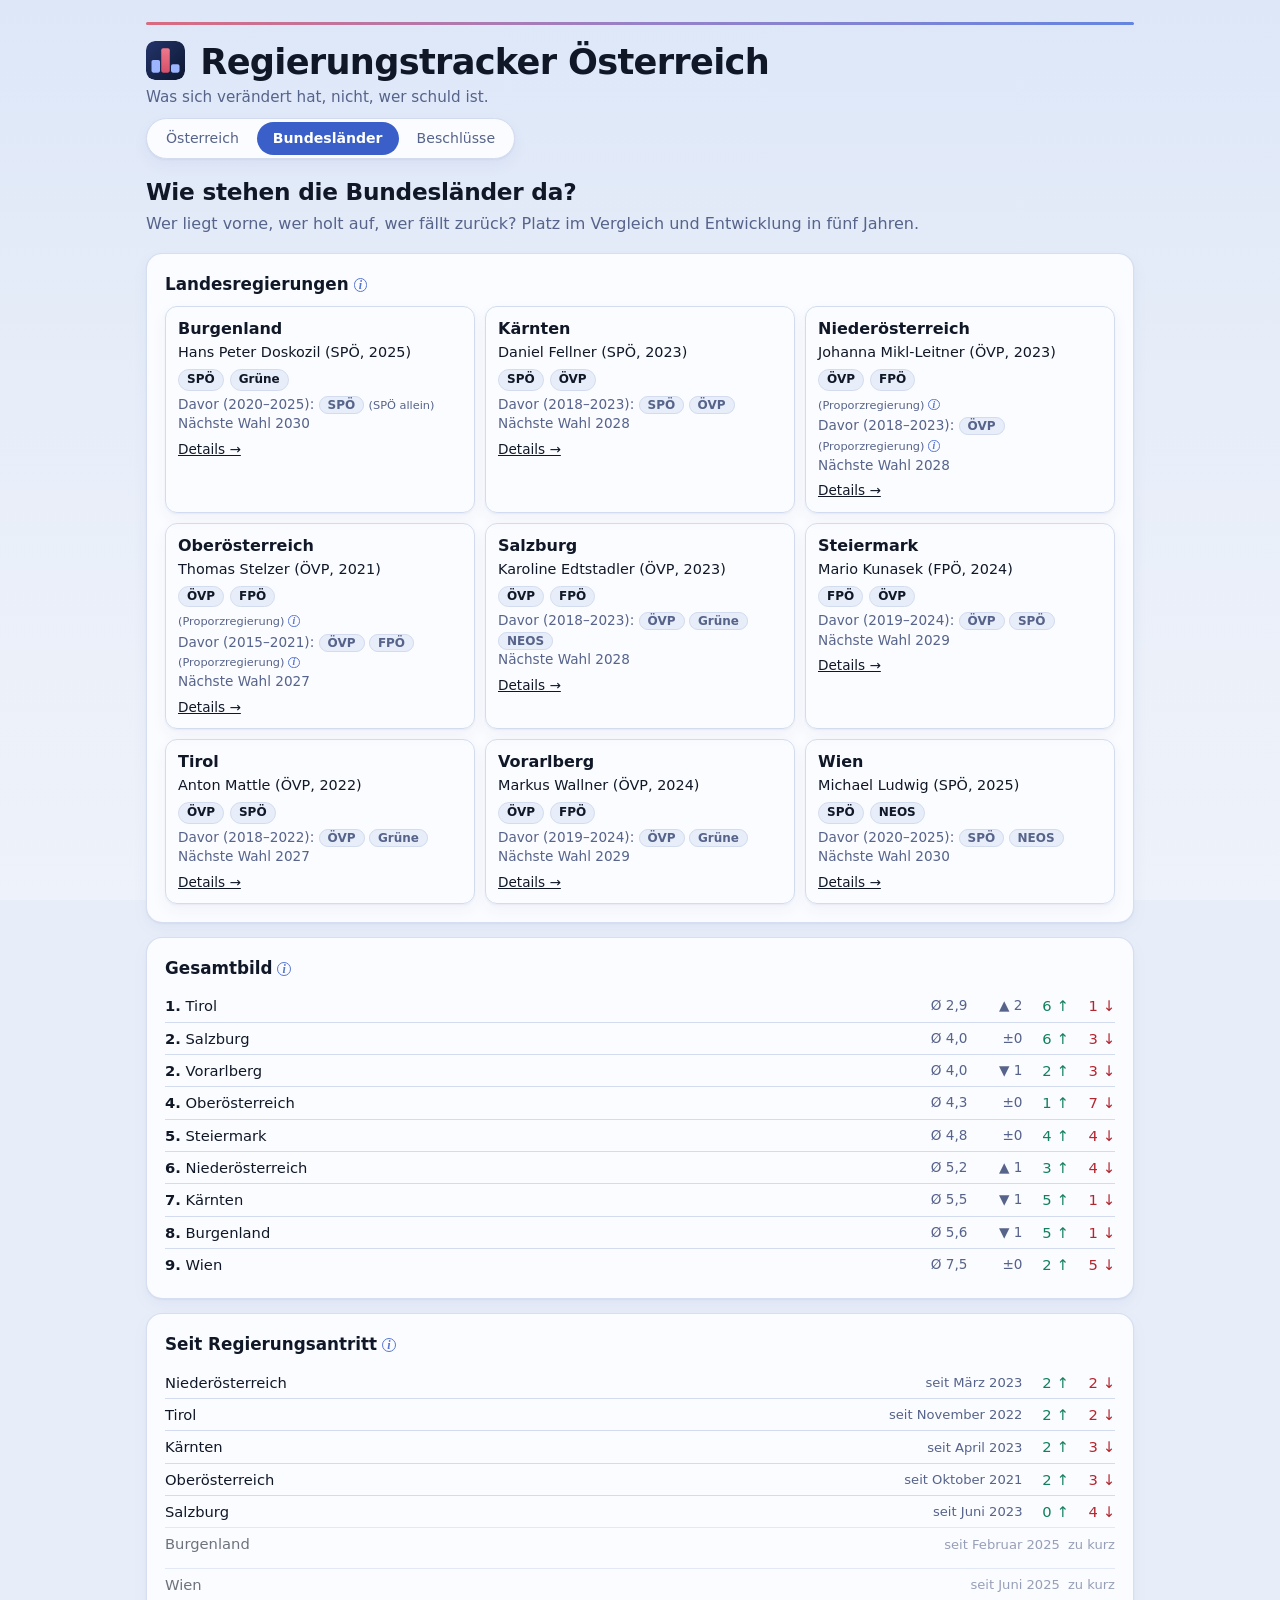
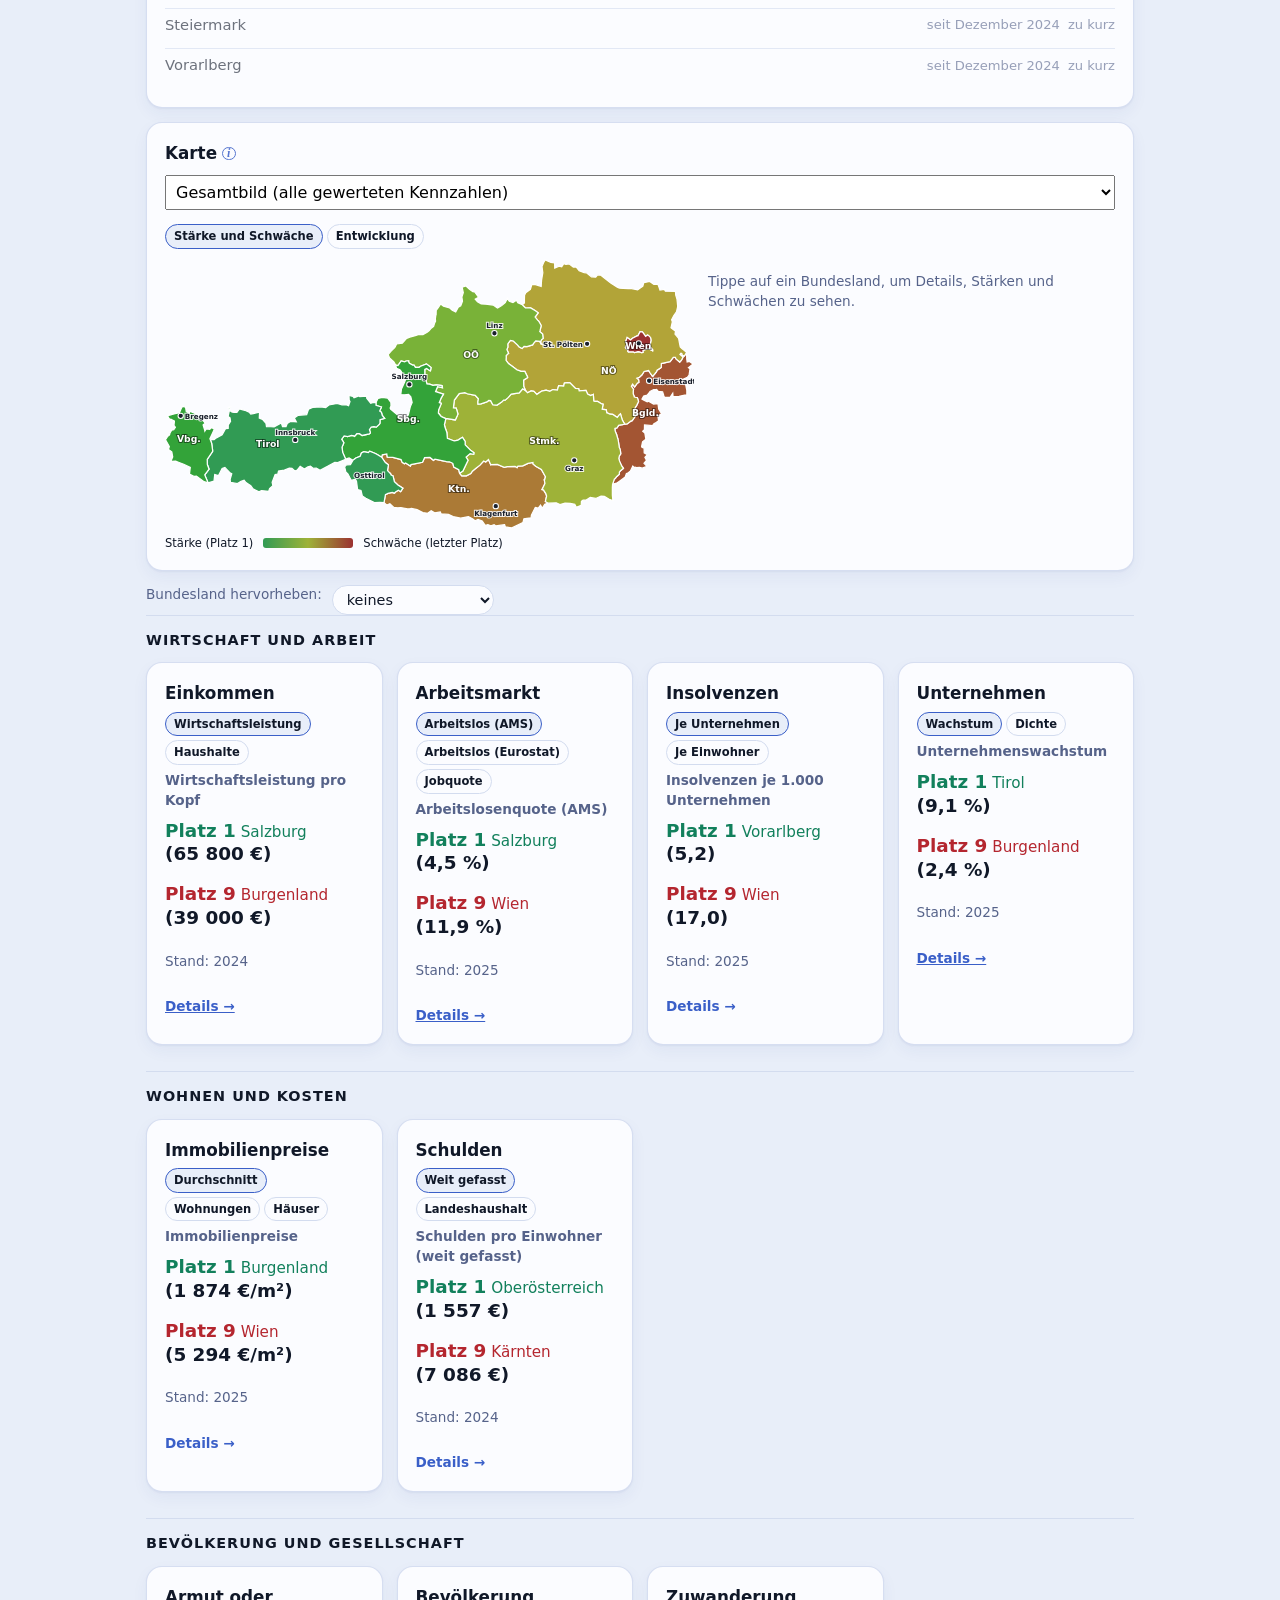
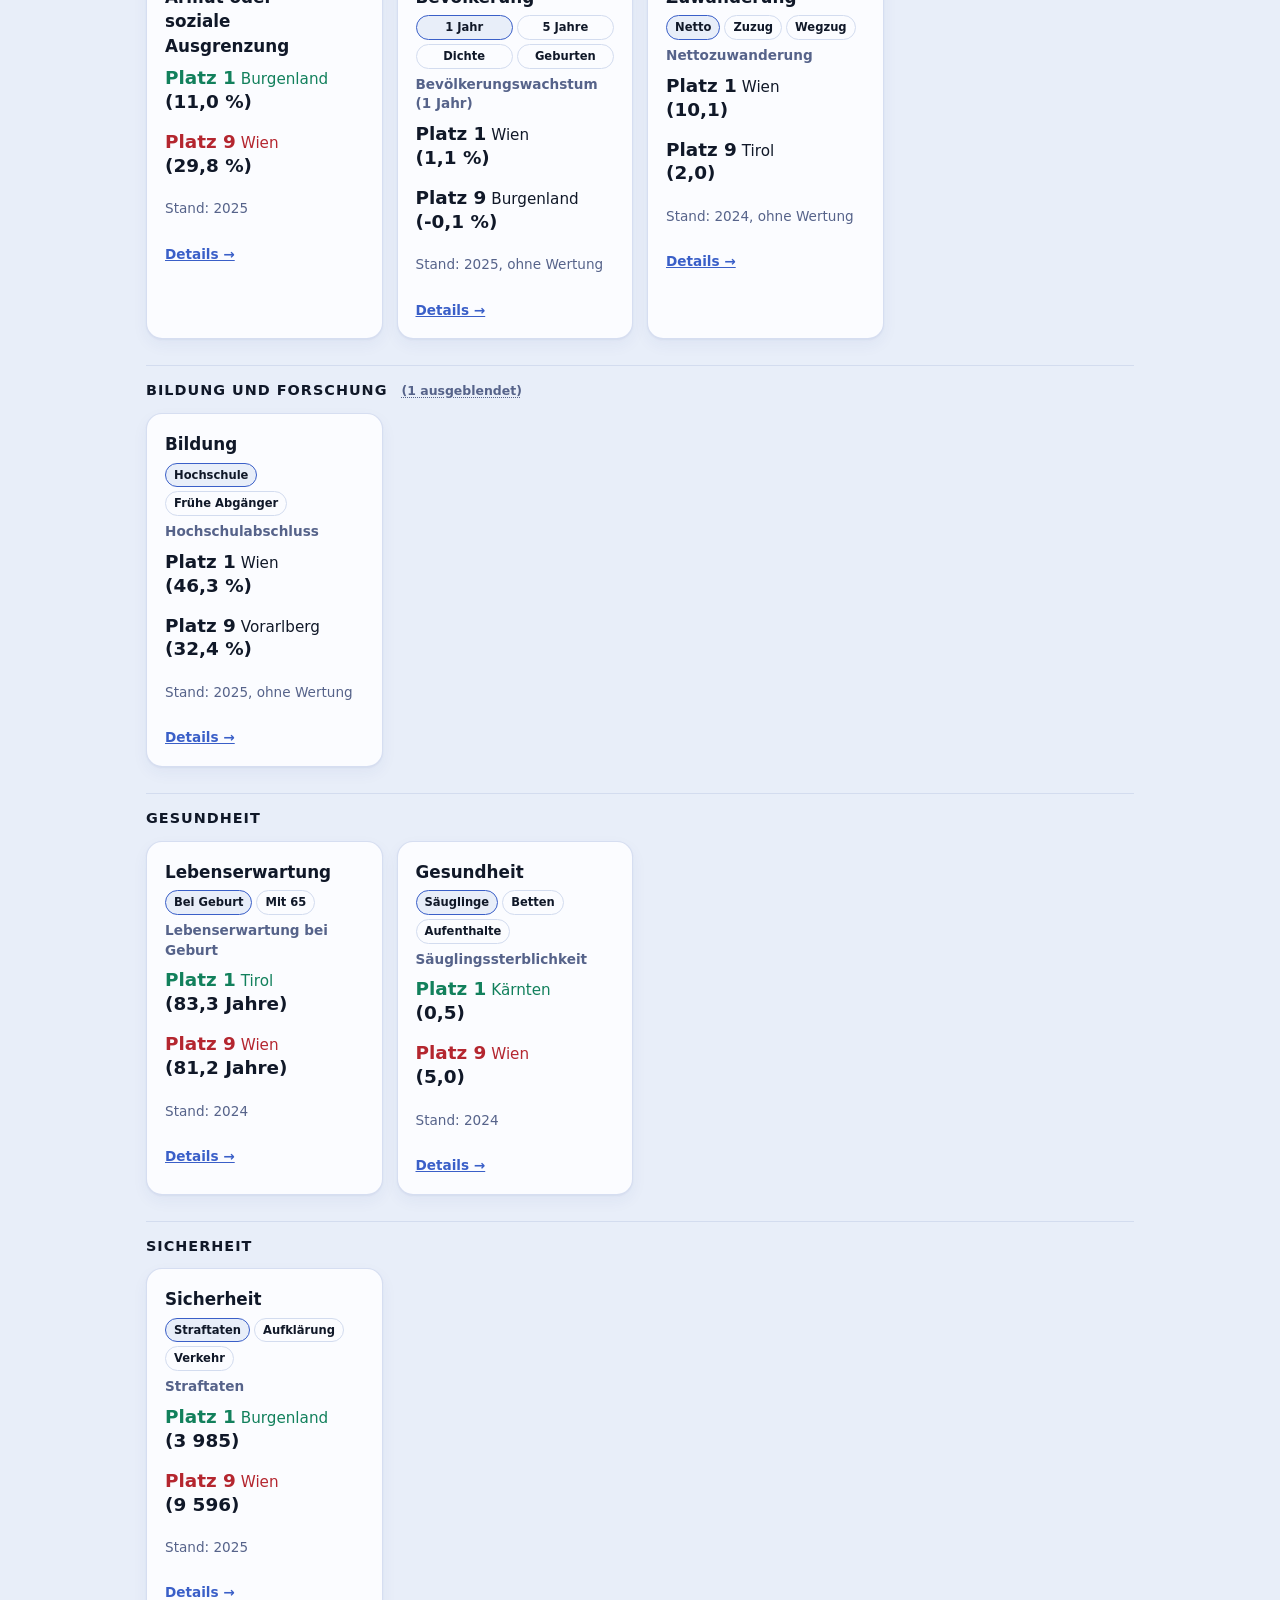
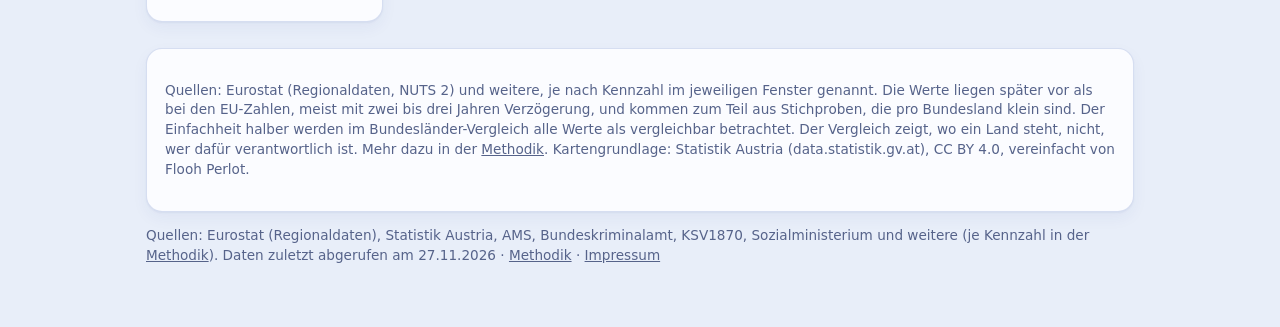
==== commit 44d43461: "Kacheln: Verlaufslinien und Details-Link je Reihe auf gleicher Höhe Co-Authored-By: Claude Sonnet 5." ====
--- a/docs/bundeslaender.html
+++ b/docs/bundeslaender.html
@@ -16,7 +16,7 @@
 <meta property="og:description" content="Was sich verändert hat, nicht, wer schuld ist. Die neun Bundesländer im Vergleich.">
 <meta property="og:image" content="https://thorusmaximus.github.io/oesterreich-eu-vergleich/vorschau.png">
 <meta name="twitter:card" content="summary_large_image">
-<link rel="stylesheet" href="style.css?v=3ec7bb34">
+<link rel="stylesheet" href="style.css?v=d9c54a62">
 </head>
 <body>
 <main>
@@ -33,7 +33,7 @@
 <script src="bl-daten.js"></script>
 <script src="bl-karte.js"></script>
 <script>window.DATEN = { beispiel: !!(window.BL && window.BL.beispiel), quelle: "Eurostat", quellen: "Eurostat (Regionaldaten), Statistik Austria, AMS, Bundeskriminalamt, KSV1870, Sozialministerium und weitere", aktualisiert: (window.BL && window.BL.aktualisiert) || new Date().toISOString().slice(0,10) };</script>
-<script src="common.js?v=3834c5d5"></script>
+<script src="common.js?v=e58cf2d3"></script>
 <script src="bl-common.js?v=9871dcfe"></script>
 <script src="bl-karte-ui.js"></script>
 <script>
--- a/docs/style.css
+++ b/docs/style.css
@@ -392,17 +392,17 @@
 .svs{margin:.3rem 0 .8rem;font-size:.9rem;line-height:1.5}.svs b{font-weight:600}
 .svo{margin-top:1.2rem}
 .sust .sdrit>h3.svh{margin:0 0 4px;font-size:.95rem;color:var(--mut)}
-.svpar{display:none}
+.sust.mitland>.sustg{display:none}.svdesk{display:none}
+.svpar{display:block}
+.svpar .sustg{grid-template-columns:1fr 1fr;gap:10px 24px;margin-bottom:10px}
+.svpar .svk{display:grid;grid-template-columns:1fr 1fr;gap:10px 24px;font-size:.92rem;padding-bottom:6px;border-bottom:1px solid var(--line);margin-bottom:8px}
+.svpar .svow{margin:8px 0 6px;font-size:.95rem;color:var(--mut)}
+.svpar .ow{display:block}
 @media(max-width:640px){
- .sust.mitland>.sustg{display:none}.svdesk{display:none}
- .svpar{display:block}
- .svpar .sustg{grid-template-columns:1fr 1fr;gap:10px;margin-bottom:10px}
- .svpar .svk{display:grid;grid-template-columns:1fr 1fr;gap:10px;font-size:.92rem;padding-bottom:6px;border-bottom:1px solid var(--line);margin-bottom:8px}
+ .svpar .sustg,.svpar .svk{gap:10px}
  .svpar .sustg a{flex-direction:column;gap:0;font-size:.82rem;padding:5px 0}
  .svpar .sustg a b{font-size:.8rem}
  .svpar .sustg h3{font-size:.85rem}
- .svpar .svow{margin:8px 0 6px;font-size:.95rem;color:var(--mut)}
- .svpar .ow{display:block}
 }
 .svs .svbr{display:none}
 @media(max-width:640px){.svs .svbr{display:inline}.svs .svsep{display:none}}
@@ -449,3 +449,14 @@
 .pg-f.neu{background:currentColor;opacity:.55}.pg-w.neu{color:inherit;opacity:.8}
 .kopf .tit .claim{margin:4px 0 0}
 .kopf{margin-bottom:18px}
+.sust .stt{display:flex;flex-direction:column}
+.svhint{font-size:.78rem;font-weight:600;color:var(--eu);margin:2px 0 4px;text-decoration:underline;text-underline-offset:2px}
+.sust[open] .svhint{display:none}
+.sust>summary .gh{font-size:1.1rem;line-height:1.25}
+/* Verlaufslinien in allen Kacheln einer Reihe auf gleicher Höhe */
+.tiles>.kw{display:flex;flex-direction:column}
+.tiles>.kw>.var,.tiles>.kw>.card{flex:1;display:flex;flex-direction:column}
+.tiles>.kw>.var>.card{flex:1;display:flex;flex-direction:column}
+.tile .sprk{margin-top:auto;padding-top:8px}
+.tile .sprk+.more{margin-top:6px}
+.tile>.more{margin-top:6px}
